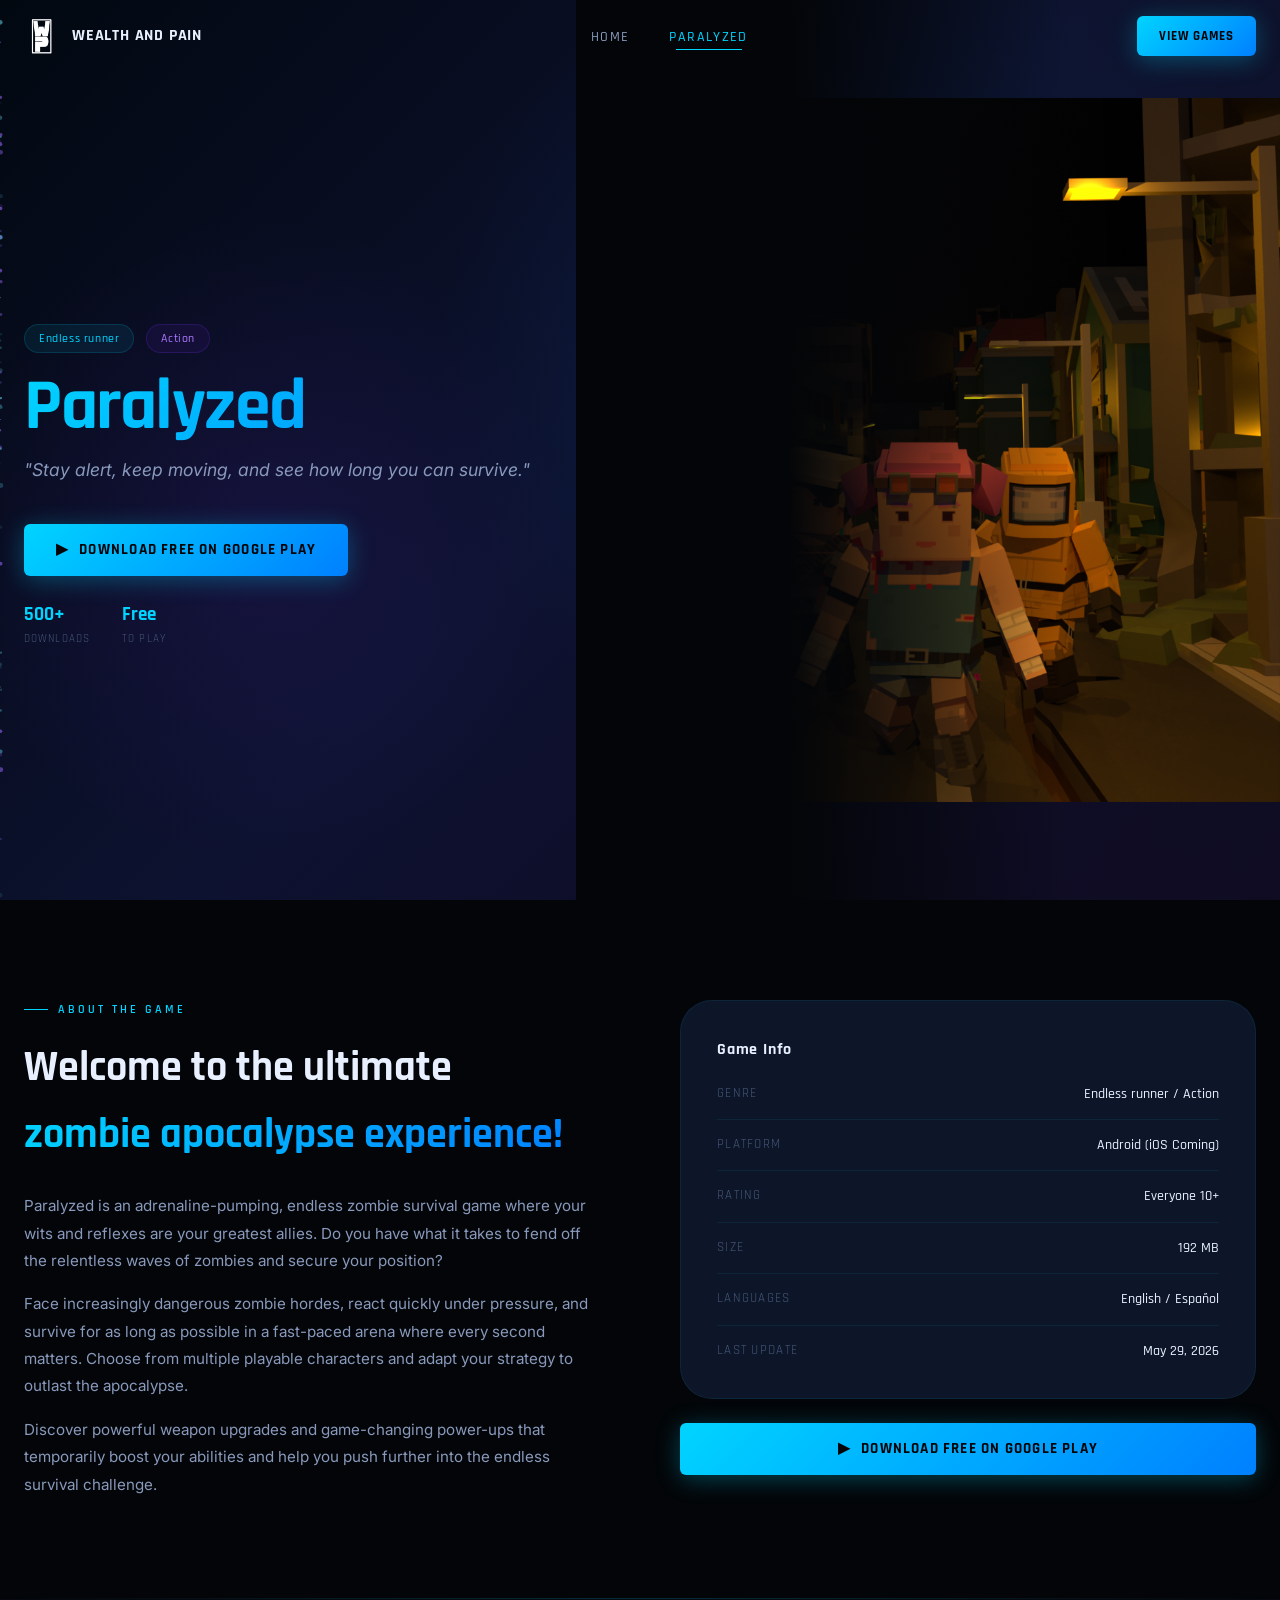
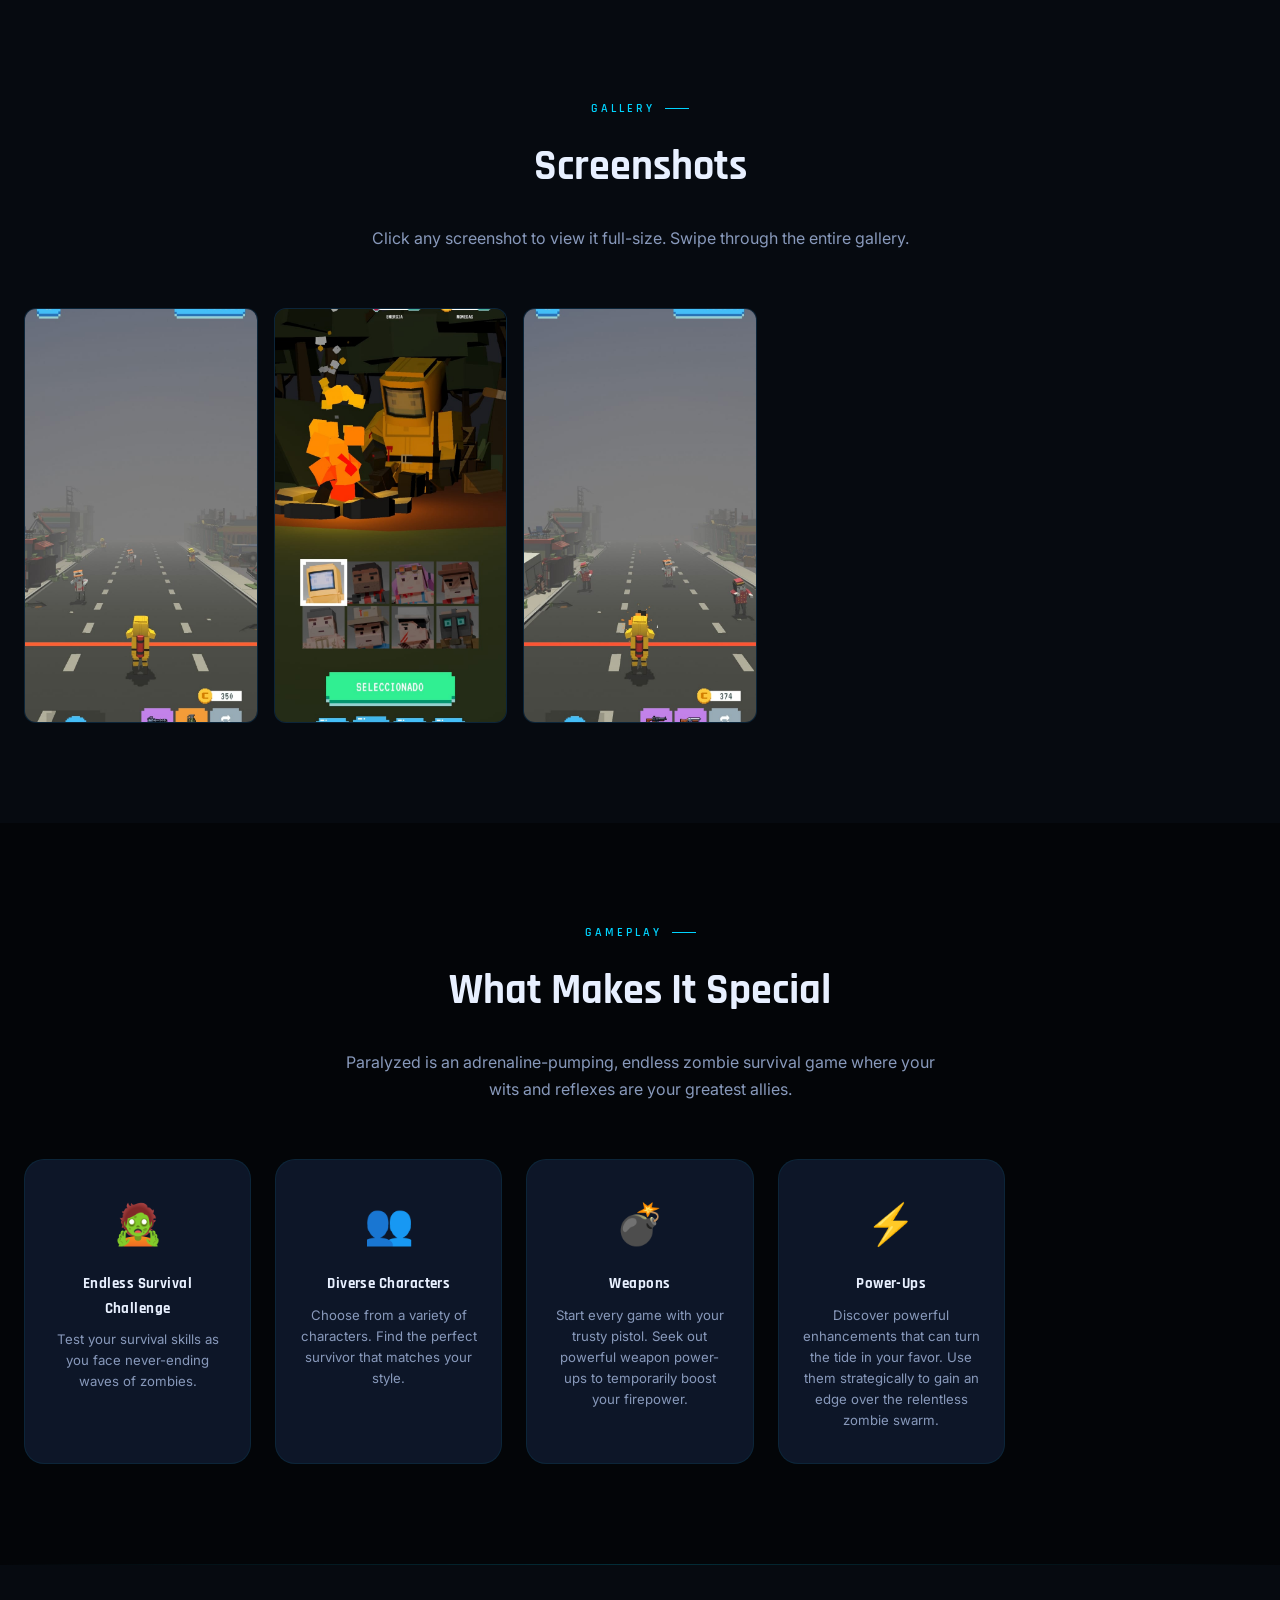
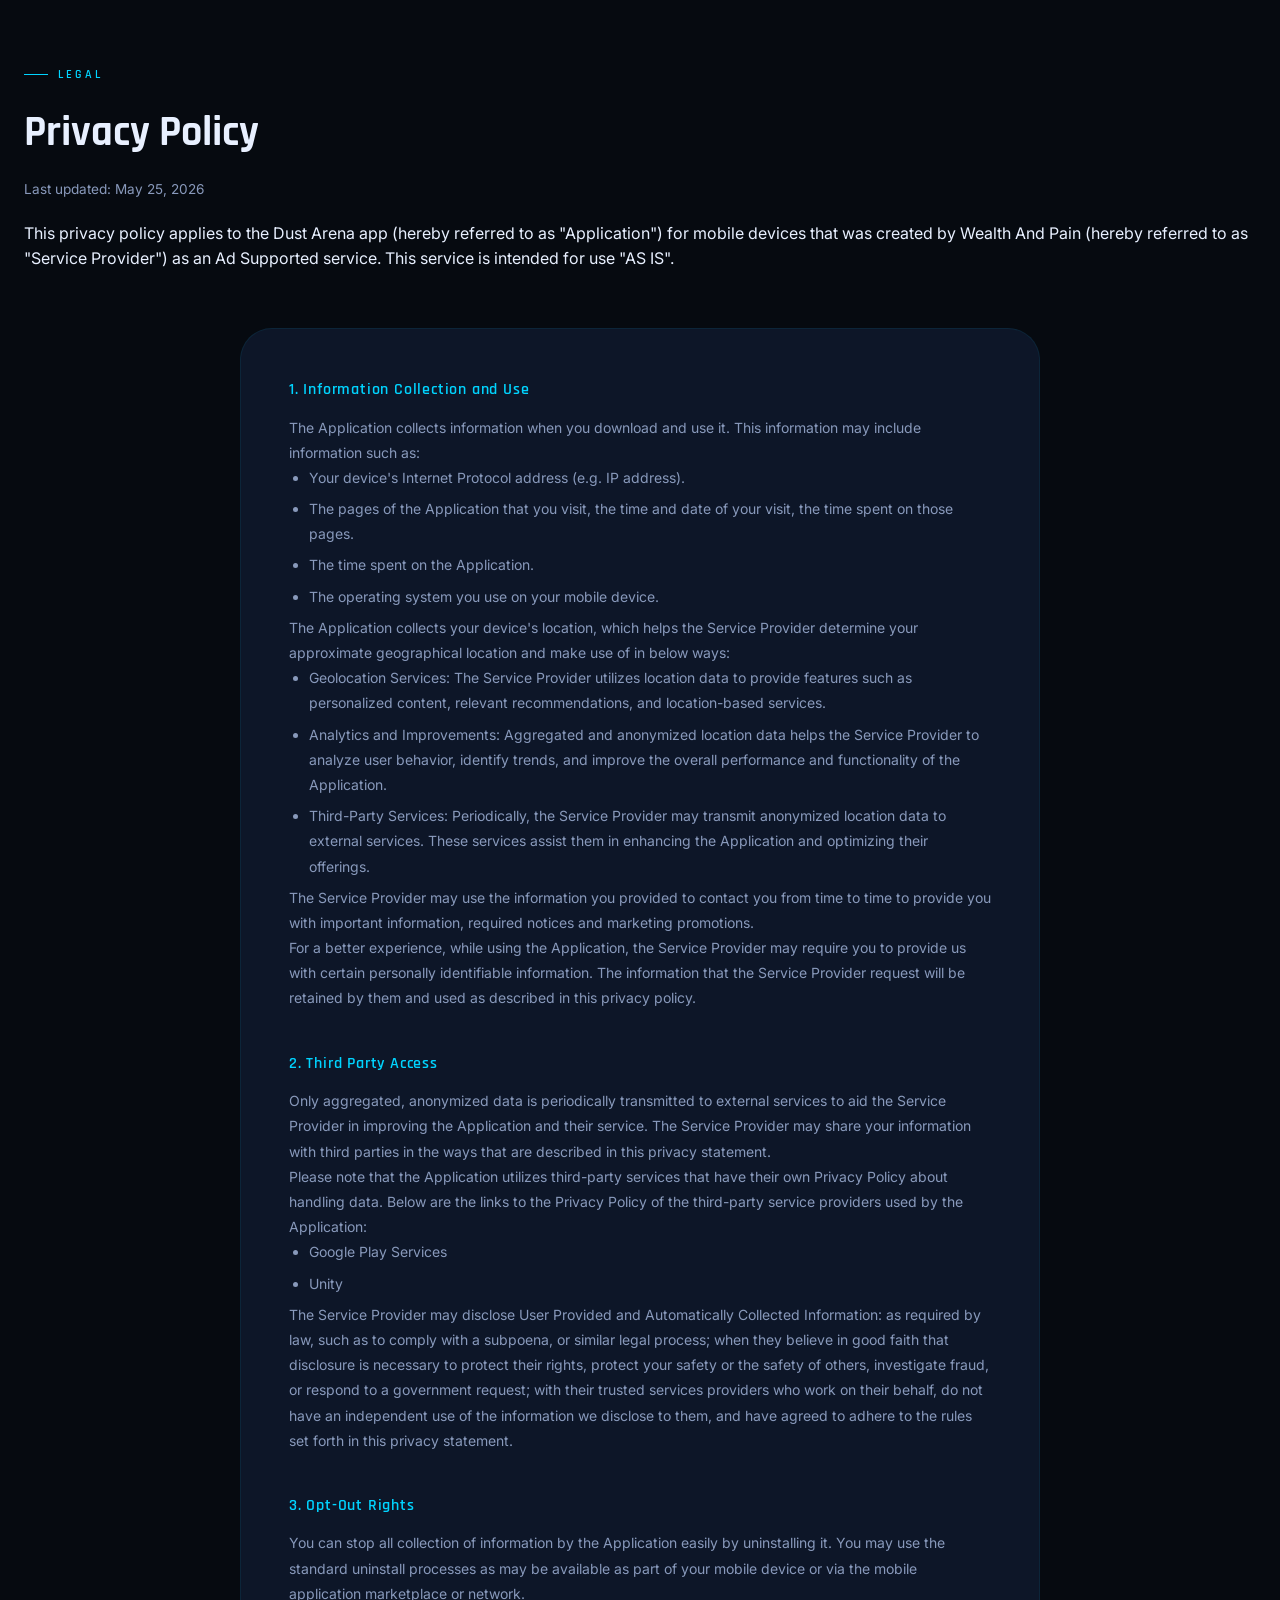
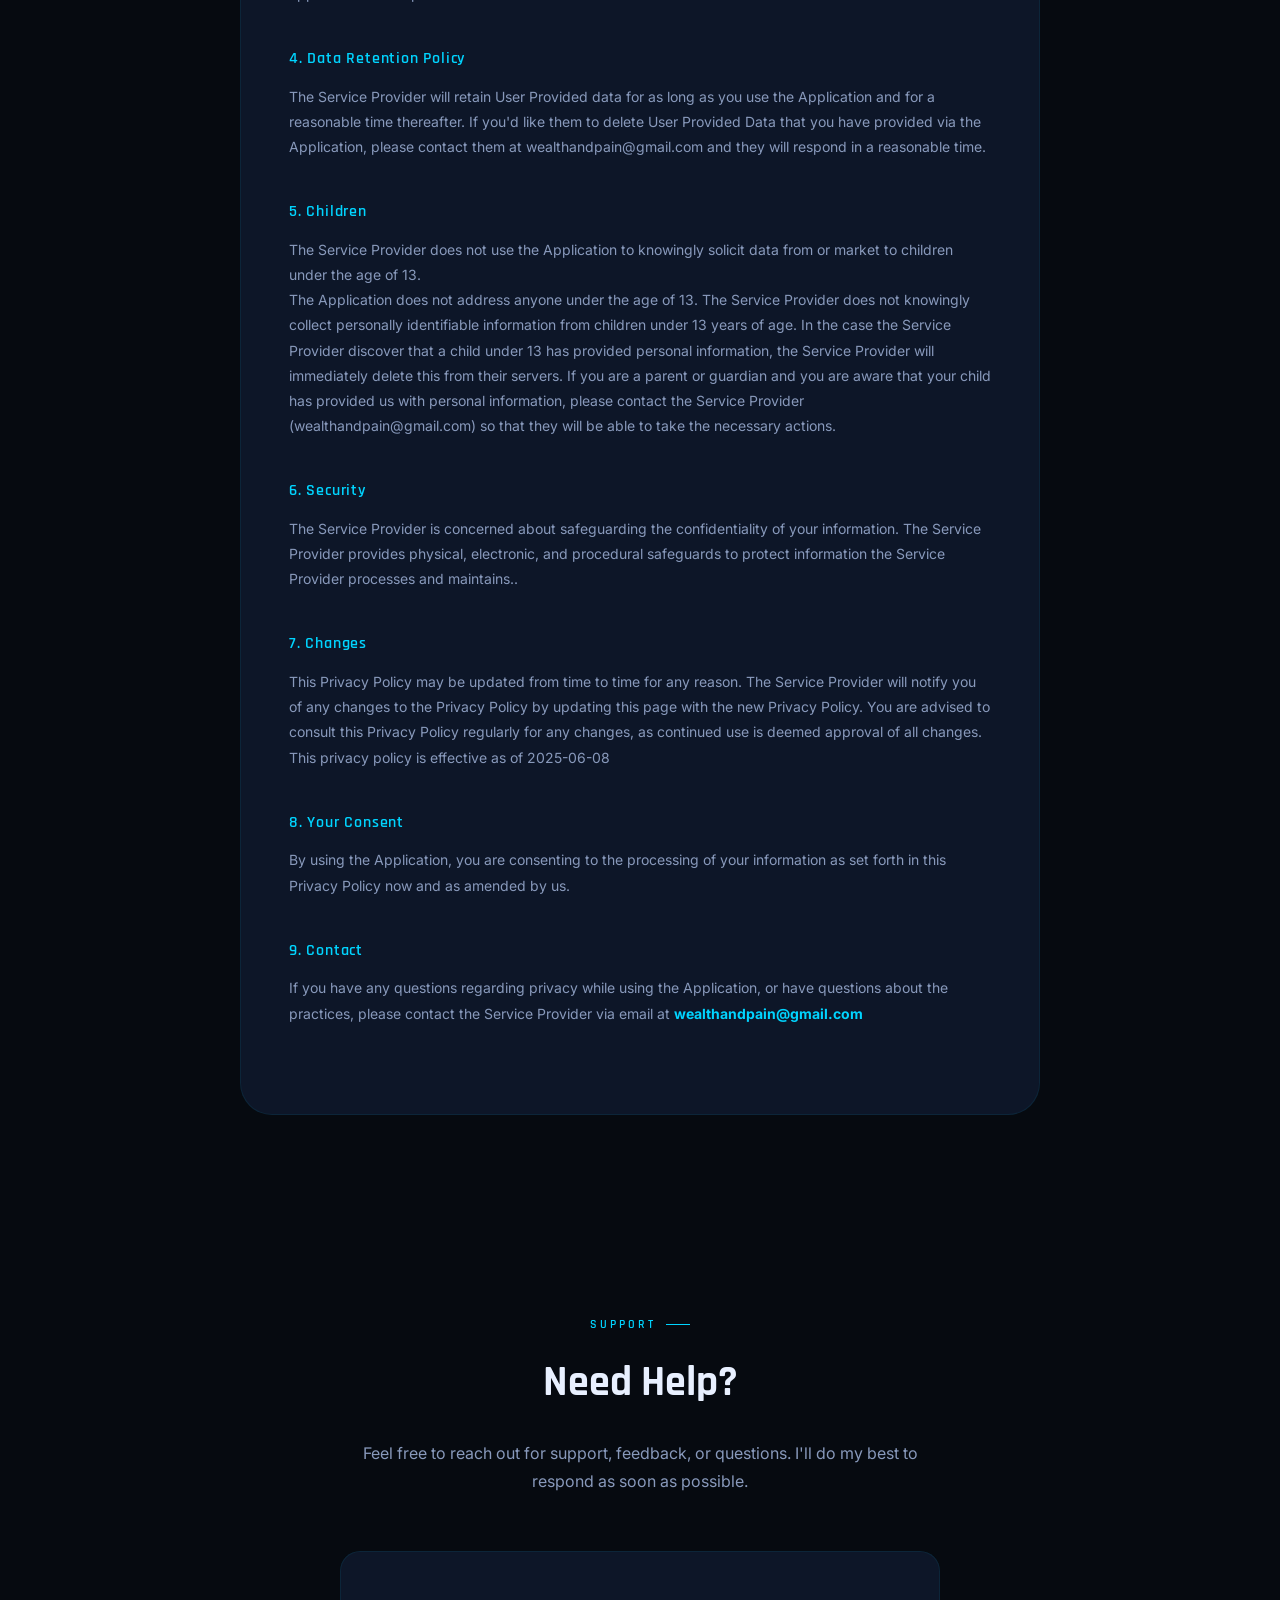
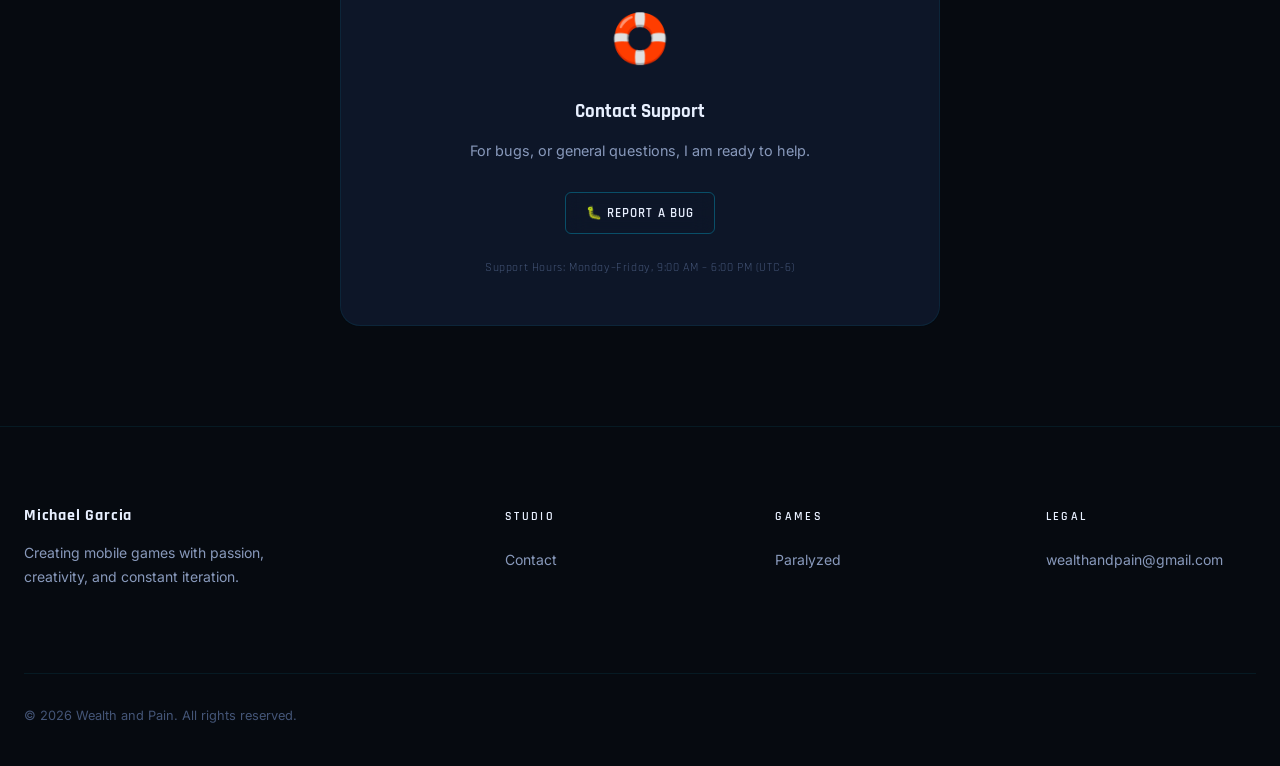
==== paralyzed.html @ cfcf7b03 "Feat: Home and Paralyzed details page" ====
<!DOCTYPE html>
<html lang="en">
  <head>
    <meta charset="UTF-8">
    <meta name="viewport" content="width=device-width, initial-scale=1.0">
    <meta name="description" content="Paralyzed — Paralyzed is an adrenaline-pumping, endless zombie survival game where your wits and reflexes are your greatest allies.">
    <meta property="og:title" content="Paralyzed">
    <meta property="og:description" content="Paralyzed is an adrenaline-pumping, endless zombie survival game where your wits and reflexes are your greatest allies.">
    <title>Paralyzed</title>
    <link rel="stylesheet" href="css/style.css">
    <link rel="icon" type="image/svg+xml" href="data:image/svg+xml,<svg xmlns='http://www.w3.org/2000/svg' viewBox='0 0 32 32'><rect width='32' height='32' rx='8' fill='%2300d4ff'/><text x='16' y='23' font-size='18' text-anchor='middle' font-weight='900' fill='%23030508' font-family='monospace'>N</text></svg>">
  </head>
  <body>

  <!-- ===== NAVBAR ===== -->
  <div id="header"></div>

  <!-- ===== GAME HERO ===== -->
  <section class="game-hero">
    <div class="game-hero-bg"></div>

    <div class="game-hero-visual">
      <div class="game-hero-artwork">
        <img src="assets/img/paralyzed-hero.png" alt="Paralyzed Game Artwork" style="width:100%;height:auto;display:block;">
      </div>
      <div class="game-hero-gradient"></div>
    </div>

    <!-- Particle canvas -->
    <canvas id="hero-canvas" style="position:absolute;inset:0;width:100%;height:100%;z-index:0;pointer-events:none;"></canvas>

    <div class="container" style="position:relative;z-index:1;">
      <div class="game-hero-content">
        <div style="display:flex;align-items:center;gap:12px;margin-bottom:20px;flex-wrap:wrap;">
          <span class="tag">Endless runner</span>
          <span class="tag purple">Action</span>
        </div>
        <div class="game-hero-title text-gradient-cyan fade-up">Paralyzed</div>
        <p class="game-hero-tagline fade-up stagger-1">"Stay alert, keep moving, and see how long you can survive."</p>
        <div class="game-hero-actions fade-up stagger-2">
          <a href="https://play.google.com/store/apps/details?id=com.WealthAndPain.Paralyzed" target="_blank" rel="noopener" class="btn btn-primary">
            <span>▶</span> Download Free on Google Play
          </a>
        </div>
        <div style="margin-top:24px;display:flex;gap:32px;flex-wrap:wrap;" class="fade-up stagger-3">
          <div>
            <div style="font-family:var(--font-display);font-size:1.2rem;font-weight:700;color:var(--accent-cyan);">500+</div>
            <div style="font-family:var(--font-ui);font-size:0.7rem;letter-spacing:0.1em;color:var(--text-muted);text-transform:uppercase;">Downloads</div>
          </div>
          <div>
            <div style="font-family:var(--font-display);font-size:1.2rem;font-weight:700;color:var(--accent-cyan);">Free</div>
            <div style="font-family:var(--font-ui);font-size:0.7rem;letter-spacing:0.1em;color:var(--text-muted);text-transform:uppercase;">To Play</div>
          </div>
        </div>
      </div>
    </div>
  </section>

  <!-- ===== ABOUT THE GAME ===== -->
  <section class="section" id="about-game">
    <div class="container">
      <div class="grid-2" style="align-items:start;gap:80px;">
        <div class="fade-up">
          <div class="section-label">About the Game</div>
          <h2 class="section-title" style="margin-bottom:24px;">Welcome to the ultimate<br><span class="text-gradient-cyan"> zombie apocalypse experience!</span></h2>
            <p style="color:var(--text-secondary);margin-bottom:16px;line-height:1.8;font-size:0.95rem;">
              Paralyzed is an adrenaline-pumping, endless zombie survival game where your wits and reflexes are your greatest allies. Do you have what it takes to fend off the relentless waves of zombies and secure your position?
            </p>

            <p style="color:var(--text-secondary);margin-bottom:16px;line-height:1.8;font-size:0.95rem;">
              Face increasingly dangerous zombie hordes, react quickly under pressure, and survive for as long as possible in a fast-paced arena where every second matters. Choose from multiple playable characters and adapt your strategy to outlast the apocalypse.
            </p>

            <p style="color:var(--text-secondary);line-height:1.8;font-size:0.95rem;">
              Discover powerful weapon upgrades and game-changing power-ups that temporarily boost your abilities and help you push further into the endless survival challenge. 
            </p>
        </div>
        <div class="fade-up stagger-1">
          <div style="background:var(--bg-card);border:1px solid var(--border-dim);border-radius:var(--radius-xl);padding:36px;margin-bottom:24px;">
            <h3 style="font-family:var(--font-display);font-size:1rem;font-weight:700;margin-bottom:20px;letter-spacing:0.05em;">Game Info</h3>
            <div style="display:flex;flex-direction:column;gap:14px;">
              <div style="display:flex;justify-content:space-between;padding-bottom:14px;border-bottom:1px solid var(--border-dim);">
                <span style="font-family:var(--font-ui);font-size:0.8rem;color:var(--text-muted);text-transform:uppercase;letter-spacing:0.1em;">Genre</span>
                <span style="font-family:var(--font-ui);font-size:0.875rem;font-weight:500;">Endless runner / Action</span>
              </div>
              <div style="display:flex;justify-content:space-between;padding-bottom:14px;border-bottom:1px solid var(--border-dim);">
                <span style="font-family:var(--font-ui);font-size:0.8rem;color:var(--text-muted);text-transform:uppercase;letter-spacing:0.1em;">Platform</span>
                <span style="font-family:var(--font-ui);font-size:0.875rem;font-weight:500;">Android (iOS Coming)</span>
              </div>
              <div style="display:flex;justify-content:space-between;padding-bottom:14px;border-bottom:1px solid var(--border-dim);">
                <span style="font-family:var(--font-ui);font-size:0.8rem;color:var(--text-muted);text-transform:uppercase;letter-spacing:0.1em;">Rating</span>
                <span style="font-family:var(--font-ui);font-size:0.875rem;font-weight:500;">Everyone 10+</span>
              </div>
              <div style="display:flex;justify-content:space-between;padding-bottom:14px;border-bottom:1px solid var(--border-dim);">
                <span style="font-family:var(--font-ui);font-size:0.8rem;color:var(--text-muted);text-transform:uppercase;letter-spacing:0.1em;">Size</span>
                <span style="font-family:var(--font-ui);font-size:0.875rem;font-weight:500;">192 MB</span>
              </div>
              <div style="display:flex;justify-content:space-between;padding-bottom:14px;border-bottom:1px solid var(--border-dim);">
                <span style="font-family:var(--font-ui);font-size:0.8rem;color:var(--text-muted);text-transform:uppercase;letter-spacing:0.1em;">Languages</span>
                <span style="font-family:var(--font-ui);font-size:0.875rem;font-weight:500;">English / Español</span>
              </div>
              <div style="display:flex;justify-content:space-between;">
                <span style="font-family:var(--font-ui);font-size:0.8rem;color:var(--text-muted);text-transform:uppercase;letter-spacing:0.1em;">Last Update</span>
                <span style="font-family:var(--font-ui);font-size:0.875rem;font-weight:500;">May 29, 2026</span>
              </div>
            </div>
          </div>
          <a href="https://play.google.com/store/apps/details?id=com.WealthAndPain.Paralyzed" target="_blank" rel="noopener" class="btn btn-primary" style="width:100%;justify-content:center;">
            <span>▶</span> Download Free on Google Play
          </a>
        </div>
      </div>
    </div>
  </section>

  <div class="divider"></div>

  <!-- ===== SCREENSHOTS ===== -->
  <section class="screenshots-section section" id="screenshots">
    <div class="container">
      <div class="section-header centered fade-up">
        <div class="section-label">Gallery</div>
        <h2 class="section-title">Screenshots</h2>
        <p class="section-subtitle">Click any screenshot to view it full-size. Swipe through the entire gallery.</p>
      </div>
      <div class="screenshots-grid fade-up stagger-1">
        <div class="screenshot-item">
          <img src="assets/img/paralyzed-screenshot-2.jpeg" alt="Paralyzed Screenshot 1" class="screenshot-image">
        </div>
        <div class="screenshot-item">
          <img src="assets/img/paralyzed-screenshot-3.jpeg" alt="Paralyzed Screenshot 2" class="screenshot-image">
        </div>
        <div class="screenshot-item">
          <img src="assets/img/paralyzed-screenshot-1.jpeg" alt="Paralyzed Screenshot 3" class="screenshot-image">
        </div>
      </div>
    </div>
  </section>

  <!-- ===== FEATURES ===== -->
  <section class="section" id="features">
    <div class="container">
      <div class="section-header centered fade-up">
        <div class="section-label">Gameplay</div>
        <h2 class="section-title">What Makes It Special</h2>
        <p class="section-subtitle">Paralyzed is an adrenaline-pumping, endless zombie survival game where your wits and reflexes are your greatest allies.</p>
      </div>
      <div class="features-grid">
        <div class="feature-card fade-up">
          <div class="feature-icon">🧟</div>
          <div class="feature-title">Endless Survival Challenge</div>
          <div class="feature-desc">Test your survival skills as you face never-ending waves of zombies.</div>
        </div>
        <div class="feature-card fade-up stagger-1">
          <div class="feature-icon">👥</div>
          <div class="feature-title">Diverse Characters</div>
          <div class="feature-desc">Choose from a variety of characters. Find the perfect survivor that matches your style.</div>
        </div>
        <div class="feature-card fade-up stagger-2">
          <div class="feature-icon">💣</div>
          <div class="feature-title">Weapons</div>
          <div class="feature-desc">Start every game with your trusty pistol. Seek out powerful weapon power-ups to temporarily boost your firepower.</div>
        </div>
        <div class="feature-card fade-up stagger-3">
          <div class="feature-icon">⚡</div>
          <div class="feature-title">Power-Ups</div>
          <div class="feature-desc">Discover powerful enhancements that can turn the tide in your favor. Use them strategically to gain an edge over the relentless zombie swarm.</div>
        </div>
      </div>
    </div>
  </section>

  <div class="divider"></div>

  <!-- ===== PRIVACY POLICY ===== -->
  <section class="section" id="privacy" style="background:var(--bg-deep);">
    <div class="container">
      <div class="section-header fade-up">
        <div class="section-label">Legal</div>
        <h2 class="section-title">Privacy Policy</h2>
        <p style="color:var(--text-secondary);font-size:0.85rem;margin-top:8px; padding-bottom: 20px;">Last updated: May 25, 2026</p>
        <p>This privacy policy applies to the Dust Arena app (hereby referred to as "Application") for mobile devices that was created by Wealth And Pain (hereby referred to as "Service Provider") as an Ad Supported service. This service is intended for use "AS IS".</p>
      </div>

      <div class="privacy-content fade-up stagger-1">
        <div style="background:var(--bg-card);border:1px solid var(--border-dim);border-radius:var(--radius-xl);padding:48px;">

          <div class="privacy-section">
            <h3>1. Information Collection and Use</h3>
            <p>The Application collects information when you download and use it. This information may include information such as:</p>
            <ul>
              <li>Your device's Internet Protocol address (e.g. IP address).</li>
              <li>The pages of the Application that you visit, the time and date of your visit, the time spent on those pages.</li>
              <li>The time spent on the Application.</li>
              <li>The operating system you use on your mobile device.</li>
            </ul>
            <p>The Application collects your device's location, which helps the Service Provider determine your approximate geographical location and make use of in below ways:</p>
            <ul>
              <li>Geolocation Services: The Service Provider utilizes location data to provide features such as personalized content, relevant recommendations, and location-based services.</li>
              <li>Analytics and Improvements: Aggregated and anonymized location data helps the Service Provider to analyze user behavior, identify trends, and improve the overall performance and functionality of the Application.</li>
              <li>Third-Party Services: Periodically, the Service Provider may transmit anonymized location data to external services. These services assist them in enhancing the Application and optimizing their offerings.</li>
            </ul>
            <p>The Service Provider may use the information you provided to contact you from time to time to provide you with important information, required notices and marketing promotions.</p>
            <p>For a better experience, while using the Application, the Service Provider may require you to provide us with certain personally identifiable information. The information that the Service Provider request will be retained by them and used as described in this privacy policy.</p>
          </div>

          <div class="privacy-section">
            <h3>2. Third Party Access</h3>
            <p>Only aggregated, anonymized data is periodically transmitted to external services to aid the Service Provider in improving the Application and their service. The Service Provider may share your information with third parties in the ways that are described in this privacy statement. </p>
            <p>Please note that the Application utilizes third-party services that have their own Privacy Policy about handling data. Below are the links to the Privacy Policy of the third-party service providers used by the Application:</p>
            <ul>
              <li>          
                <a href="https://policies.google.com/privacy" target="_blank" rel="noopener">
                  Google Play Services
                </a>
              </li>
              <li>
                <a href="https://unity.com/es/legal/game-player-and-app-user-privacy-policy" target="_blank" rel="noopener">
                  Unity
                </a>
              </li>
            </ul>
            <p>The Service Provider may disclose User Provided and Automatically Collected Information: as required by law, such as to comply with a subpoena, or similar legal process; when they believe in good faith that disclosure is necessary to protect their rights, protect your safety or the safety of others, investigate fraud, or respond to a government request; with their trusted services providers who work on their behalf, do not have an independent use of the information we disclose to them, and have agreed to adhere to the rules set forth in this privacy statement.</p>
          </div>

          <div class="privacy-section">
            <h3>3. Opt-Out Rights</h3>
            <p>You can stop all collection of information by the Application easily by uninstalling it. You may use the standard uninstall processes as may be available as part of your mobile device or via the mobile application marketplace or network.</p>
          </div>

          <div class="privacy-section">
            <h3>4. Data Retention Policy</h3>
            <p>The Service Provider will retain User Provided data for as long as you use the Application and for a reasonable time thereafter. If you'd like them to delete User Provided Data that you have provided via the Application, please contact them at wealthandpain@gmail.com and they will respond in a reasonable time.</p>
          </div>

          <div class="privacy-section">
            <h3>5. Children</h3>
            <p>The Service Provider does not use the Application to knowingly solicit data from or market to children under the age of 13.</p>
            <p>The Application does not address anyone under the age of 13. The Service Provider does not knowingly collect personally identifiable information from children under 13 years of age. In the case the Service Provider discover that a child under 13 has provided personal information, the Service Provider will immediately delete this from their servers. If you are a parent or guardian and you are aware that your child has provided us with personal information, please contact the Service Provider (wealthandpain@gmail.com) so that they will be able to take the necessary actions.</p>
          </div>

          <div class="privacy-section">
            <h3>6. Security</h3>
            <p>The Service Provider is concerned about safeguarding the confidentiality of your information. The Service Provider provides physical, electronic, and procedural safeguards to protect information the Service Provider processes and maintains..</p>
          </div>

          <div class="privacy-section">
            <h3>7. Changes</h3>
            <p>This Privacy Policy may be updated from time to time for any reason. The Service Provider will notify you of any changes to the Privacy Policy by updating this page with the new Privacy Policy. You are advised to consult this Privacy Policy regularly for any changes, as continued use is deemed approval of all changes.</p>
            <p>This privacy policy is effective as of 2025-06-08</p>
          </div>

          <div class="privacy-section">
            <h3>8. Your Consent</h3>
            <p>By using the Application, you are consenting to the processing of your information as set forth in this Privacy Policy now and as amended by us.</p>
          </div>

          <div class="privacy-section">
            <h3>9. Contact</h3>
            <p>If you have any questions regarding privacy while using the Application, or have questions about the practices, please contact the Service Provider via email at <strong style="color:var(--accent-cyan);"><a href="mailto:wealthandpain@gmail.com">wealthandpain@gmail.com</a></strong></p>
          </div>
        </div>
      </div>
    </div>
  </section>

  <!-- ===== SUPPORT ===== -->
  <section class="section" id="support" style="background:var(--bg-deep);">
    <div class="container">
      <div class="section-header centered fade-up">
        <div class="section-label">Support</div>
        <h2 class="section-title">Need Help?</h2>
        <p class="section-subtitle">Feel free to reach out for support, feedback, or questions. I'll do my best to respond as soon as possible.</p>
      </div>

      <div class="glass-card support-card fade-up stagger-1" style="border:1px solid var(--border-dim);background:var(--bg-card);">
        <div style="font-size:3rem;margin-bottom:20px;">🛟</div>
        <h3 style="font-family:var(--font-display);font-size:1.2rem;font-weight:700;margin-bottom:12px;">Contact Support</h3>
        <p style="color:var(--text-secondary);font-size:0.9rem;margin-bottom:28px;line-height:1.7;">
          For bugs, or general questions, I am ready to help.
        </p>
        <div style="display:flex;gap:12px;justify-content:center;flex-wrap:wrap;">
          <a href="mailto:wealthandpain@gmail.com?subject=Bug Report - Paralyzed" class="btn btn-secondary" style="font-size:0.8rem;padding:10px 20px;">
            🐛 Report a Bug
          </a>
        </div>
        <p style="font-family:var(--font-ui);font-size:0.75rem;color:var(--text-muted);margin-top:24px;letter-spacing:0.05em;">
          Support Hours: Monday–Friday, 9:00 AM – 6:00 PM (UTC-6)
        </p>
      </div>
    </div>
  </section>

  <!-- ===== FOOTER ===== -->
  <div id="footer"></div>

  <script src="js/component-loader.js"></script>
  <script src="js/main.js"></script>
  </body>
</html>
---- css/style.css ----
/* ===========================
   NEXUS FORGE STUDIOS — STYLE
   =========================== */

@import url('https://fonts.googleapis.com/css2?family=Orbitron:wght@400;500;600;700;800;900&family=Rajdhani:wght@300;400;500;600;700&family=Inter:wght@300;400;500;600&display=swap');

/* ── Variables ── */
:root {
  --bg-void:       #030508;
  --bg-deep:       #060a10;
  --bg-surface:    #0b1220;
  --bg-card:       #0d1628;
  --bg-glass:      rgba(13, 22, 40, 0.6);

  --accent-cyan:   #00d4ff;
  --accent-blue:   #0080ff;
  --accent-purple: #7b2fff;
  --accent-ember:  #ff6b00;
  --accent-green:  #00ff88;

  --text-primary:  #e8f0ff;
  --text-secondary:#8899bb;
  --text-muted:    #445577;

  --border-dim:    rgba(0, 212, 255, 0.08);
  --border-glow:   rgba(0, 212, 255, 0.3);

  --glow-cyan:     0 0 20px rgba(0, 212, 255, 0.4), 0 0 60px rgba(0, 212, 255, 0.15);
  --glow-purple:   0 0 20px rgba(123, 47, 255, 0.4), 0 0 60px rgba(123, 47, 255, 0.15);
  --glow-ember:    0 0 20px rgba(255, 107, 0, 0.4), 0 0 60px rgba(255, 107, 0, 0.15);

  --font-display:  'Rajdhani', sans-serif;
  --font-ui:       'Rajdhani', sans-serif;
  --font-body:     'Inter', sans-serif;

  --radius-sm:     6px;
  --radius-md:     12px;
  --radius-lg:     20px;
  --radius-xl:     32px;

  --transition:    all 0.3s cubic-bezier(0.4, 0, 0.2, 1);
  --transition-slow: all 0.6s cubic-bezier(0.4, 0, 0.2, 1);
}

/* ── Reset ── */
*, *::before, *::after { box-sizing: border-box; margin: 0; padding: 0; }
html { scroll-behavior: smooth; font-size: 16px; }
body {
  background: var(--bg-void);
  color: var(--text-primary);
  font-family: var(--font-body);
  line-height: 1.6;
  overflow-x: hidden;
  -webkit-font-smoothing: antialiased;
}
img { max-width: 100%; display: block; }
a { color: inherit; text-decoration: none; }
button { cursor: pointer; border: none; background: none; font-family: inherit; }
ul { list-style: none; }

/* ── Scrollbar ── */
::-webkit-scrollbar { width: 4px; }
::-webkit-scrollbar-track { background: var(--bg-void); }
::-webkit-scrollbar-thumb { background: var(--accent-cyan); border-radius: 2px; }

/* ── Selection ── */
::selection { background: rgba(0, 212, 255, 0.2); color: var(--accent-cyan); }

/* ===========================
   LAYOUT UTILITIES
   =========================== */
.container {
  width: 100%;
  max-width: 1280px;
  margin: 0 auto;
  padding: 0 24px;
}

.section {
  padding: 100px 0;
  position: relative;
}

.section--sm { padding: 60px 0; }

.grid-2 { display: grid; grid-template-columns: 1fr 1fr; gap: 40px; }
.grid-3 { display: grid; grid-template-columns: repeat(3, 1fr); gap: 32px; }
.grid-4 { display: grid; grid-template-columns: repeat(4, 1fr); gap: 24px; }

.flex-center { display: flex; align-items: center; justify-content: center; }
.flex-between { display: flex; align-items: center; justify-content: space-between; }

/* ===========================
   TYPOGRAPHY
   =========================== */
.display-xl {
  font-family: var(--font-display);
  font-size: clamp(2.5rem, 7vw, 5.5rem);
  font-weight: 800;
  line-height: 1.0;
  letter-spacing: -0.02em;
}

.display-lg {
  font-family: var(--font-display);
  font-size: clamp(1.8rem, 4vw, 3.2rem);
  font-weight: 700;
  line-height: 1.1;
  letter-spacing: -0.01em;
}

.display-md {
  font-family: var(--font-display);
  font-size: clamp(1.2rem, 2.5vw, 1.8rem);
  font-weight: 600;
  letter-spacing: 0.02em;
}

.section-title {
  font-family: var(--font-display);
  font-size: clamp(1.6rem, 3.5vw, 2.6rem);
  font-weight: 700;
  margin-bottom: 12px;
}

.section-label {
  font-family: var(--font-ui);
  font-size: 0.75rem;
  font-weight: 600;
  letter-spacing: 0.25em;
  text-transform: uppercase;
  color: var(--accent-cyan);
  margin-bottom: 16px;
  display: flex;
  align-items: center;
  gap: 10px;
}

.section-label::before {
  content: '';
  width: 24px;
  height: 1px;
  background: var(--accent-cyan);
  display: inline-block;
}

.text-gradient-cyan {
  background: linear-gradient(135deg, var(--accent-cyan), var(--accent-blue));
  -webkit-background-clip: text;
  -webkit-text-fill-color: transparent;
  background-clip: text;
}

.text-gradient-purple {
  background: linear-gradient(135deg, var(--accent-purple), var(--accent-cyan));
  -webkit-background-clip: text;
  -webkit-text-fill-color: transparent;
  background-clip: text;
}

.text-gradient-ember {
  background: linear-gradient(135deg, var(--accent-ember), #ffaa00);
  -webkit-background-clip: text;
  -webkit-text-fill-color: transparent;
  background-clip: text;
}

/* ===========================
   BUTTONS
   =========================== */
.btn {
  display: inline-flex;
  align-items: center;
  gap: 10px;
  padding: 14px 32px;
  border-radius: var(--radius-sm);
  font-family: var(--font-ui);
  font-size: 0.95rem;
  font-weight: 600;
  letter-spacing: 0.08em;
  text-transform: uppercase;
  transition: var(--transition);
  position: relative;
  overflow: hidden;
}

.btn::before {
  content: '';
  position: absolute;
  inset: 0;
  background: rgba(255,255,255,0.05);
  opacity: 0;
  transition: opacity 0.3s;
}

.btn:hover::before { opacity: 1; }

.btn-primary {
  background: linear-gradient(135deg, var(--accent-cyan), var(--accent-blue));
  color: var(--bg-void);
  font-weight: 700;
  box-shadow: 0 4px 24px rgba(0, 212, 255, 0.3);
}

.btn-primary:hover {
  transform: translateY(-2px);
  box-shadow: 0 8px 40px rgba(0, 212, 255, 0.5);
}

.btn-secondary {
  background: transparent;
  color: var(--text-primary);
  border: 1px solid var(--border-glow);
  backdrop-filter: blur(10px);
}

.btn-secondary:hover {
  border-color: var(--accent-cyan);
  color: var(--accent-cyan);
  box-shadow: var(--glow-cyan);
  transform: translateY(-2px);
}

.btn-ghost {
  background: transparent;
  color: var(--accent-cyan);
  padding: 10px 20px;
  font-size: 0.85rem;
}

.btn-ghost:hover {
  background: rgba(0, 212, 255, 0.08);
}

.btn-ember {
  background: linear-gradient(135deg, var(--accent-ember), #ffaa00);
  color: var(--bg-void);
  font-weight: 700;
  box-shadow: 0 4px 24px rgba(255, 107, 0, 0.3);
}

.btn-ember:hover {
  transform: translateY(-2px);
  box-shadow: 0 8px 40px rgba(255, 107, 0, 0.5);
}

.btn-icon {
  width: 20px;
  height: 20px;
  flex-shrink: 0;
}

/* ===========================
   NAVIGATION
   =========================== */
#navbar {
  position: fixed;
  top: 0;
  left: 0;
  right: 0;
  z-index: 1000;
  padding: 0;
  transition: var(--transition);
}

#navbar.scrolled {
  background: rgba(3, 5, 8, 0.85);
  backdrop-filter: blur(20px);
  -webkit-backdrop-filter: blur(20px);
  border-bottom: 1px solid var(--border-dim);
}

.nav-inner {
  display: flex;
  align-items: center;
  justify-content: space-between;
  height: 72px;
}

.nav-logo {
  display: flex;
  align-items: center;
  gap: 12px;
}

.nav-logo-mark {
  width: 36px;
  height: 36px;
  display: flex;
  align-items: center;
  justify-content: center;
}

.nav-logo-text {
  font-family: var(--font-display);
  font-size: 1rem;
  font-weight: 700;
  letter-spacing: 0.05em;
  line-height: 1.1;
}

.nav-logo-sub {
  font-family: var(--font-ui);
  font-size: 0.6rem;
  letter-spacing: 0.2em;
  text-transform: uppercase;
  color: var(--accent-cyan);
  font-weight: 500;
}

.nav-links {
  display: flex;
  align-items: center;
  gap: 8px;
}

.nav-links a {
  font-family: var(--font-ui);
  font-size: 0.85rem;
  font-weight: 500;
  letter-spacing: 0.1em;
  text-transform: uppercase;
  color: var(--text-secondary);
  padding: 8px 16px;
  border-radius: var(--radius-sm);
  transition: var(--transition);
  position: relative;
}

.nav-links a::after {
  content: '';
  position: absolute;
  bottom: 4px;
  left: 50%;
  transform: translateX(-50%);
  width: 0;
  height: 1px;
  background: var(--accent-cyan);
  transition: width 0.3s ease;
}

.nav-links a:hover, .nav-links a.active {
  color: var(--accent-cyan);
}

.nav-links a:hover::after, .nav-links a.active::after {
  width: 60%;
}

.nav-cta {
  display: flex;
  align-items: center;
  gap: 12px;
}

/* Mobile nav */
.nav-toggle {
  display: none;
  flex-direction: column;
  gap: 5px;
  padding: 8px;
  cursor: pointer;
}

.nav-toggle span {
  width: 22px;
  height: 2px;
  background: var(--text-primary);
  border-radius: 1px;
  transition: var(--transition);
  display: block;
}

.nav-toggle.active span:nth-child(1) { transform: translateY(7px) rotate(45deg); }
.nav-toggle.active span:nth-child(2) { opacity: 0; }
.nav-toggle.active span:nth-child(3) { transform: translateY(-7px) rotate(-45deg); }

.mobile-menu {
  display: none;
  position: fixed;
  top: 72px;
  left: 0;
  right: 0;
  bottom: 0;
  background: rgba(3, 5, 8, 0.97);
  backdrop-filter: blur(20px);
  z-index: 999;
  flex-direction: column;
  align-items: center;
  justify-content: center;
  gap: 8px;
}

.mobile-menu.open { display: flex; }

.mobile-menu a {
  font-family: var(--font-display);
  font-size: 1.4rem;
  font-weight: 600;
  color: var(--text-secondary);
  padding: 16px 40px;
  letter-spacing: 0.08em;
  text-transform: uppercase;
  transition: var(--transition);
  border-radius: var(--radius-sm);
  width: 100%;
  max-width: 300px;
  text-align: center;
}

.mobile-menu a:hover { color: var(--accent-cyan); background: rgba(0,212,255,0.05); }

/* ===========================
   HERO SECTION
   =========================== */
.hero {
  position: relative;
  min-height: 100vh;
  display: flex;
  align-items: center;
  overflow: hidden;
  padding-top: 72px;
}

.hero-bg {
  position: absolute;
  inset: 0;
  background:
    radial-gradient(ellipse 80% 60% at 60% 50%, rgba(0, 128, 255, 0.08) 0%, transparent 60%),
    radial-gradient(ellipse 50% 80% at 20% 60%, rgba(123, 47, 255, 0.06) 0%, transparent 60%),
    radial-gradient(ellipse 60% 40% at 80% 20%, rgba(0, 212, 255, 0.05) 0%, transparent 50%),
    var(--bg-void);
  z-index: 0;
}

.hero-grid-overlay {
  position: absolute;
  inset: 0;
  background-image:
    linear-gradient(rgba(0,212,255,0.03) 1px, transparent 1px),
    linear-gradient(90deg, rgba(0,212,255,0.03) 1px, transparent 1px);
  background-size: 60px 60px;
  z-index: 0;
  mask-image: radial-gradient(ellipse at center, black 20%, transparent 80%);
}

.hero-particles {
  position: absolute;
  inset: 0;
  z-index: 0;
  pointer-events: none;
}

.hero-content {
  position: relative;
  z-index: 1;
  max-width: 780px;
}

.hero-badge {
  display: inline-flex;
  align-items: center;
  gap: 8px;
  background: rgba(0, 212, 255, 0.08);
  border: 1px solid rgba(0, 212, 255, 0.2);
  border-radius: 100px;
  padding: 6px 16px 6px 8px;
  margin-bottom: 32px;
  font-family: var(--font-ui);
  font-size: 0.8rem;
  font-weight: 500;
  letter-spacing: 0.1em;
  text-transform: uppercase;
  color: var(--accent-cyan);
}

.hero-badge-dot {
  width: 6px;
  height: 6px;
  border-radius: 50%;
  background: var(--accent-cyan);
  animation: pulse 2s infinite;
}

@keyframes pulse {
  0%, 100% { opacity: 1; transform: scale(1); }
  50% { opacity: 0.5; transform: scale(1.3); }
}

.hero h1 {
  margin-bottom: 24px;
  line-height: 0.95;
}

.hero-subtitle {
  font-size: 1.15rem;
  color: var(--text-secondary);
  max-width: 520px;
  margin-bottom: 48px;
  line-height: 1.7;
  font-weight: 300;
}

.hero-actions {
  display: flex;
  align-items: center;
  gap: 16px;
  flex-wrap: wrap;
}

.hero-scroll {
  position: absolute;
  bottom: 48px;
  left: 50%;
  transform: translateX(-50%);
  display: flex;
  flex-direction: column;
  align-items: center;
  gap: 8px;
  z-index: 1;
}

.hero-scroll span {
  font-family: var(--font-ui);
  font-size: 0.65rem;
  letter-spacing: 0.25em;
  text-transform: uppercase;
  color: var(--text-muted);
}

.scroll-indicator {
  width: 24px;
  height: 40px;
  border: 1px solid var(--border-glow);
  border-radius: 12px;
  display: flex;
  justify-content: center;
  padding-top: 6px;
}

.scroll-indicator::before {
  content: '';
  width: 3px;
  height: 8px;
  background: var(--accent-cyan);
  border-radius: 2px;
  animation: scroll-bounce 2s infinite;
}

@keyframes scroll-bounce {
  0%, 100% { transform: translateY(0); opacity: 1; }
  50% { transform: translateY(10px); opacity: 0.3; }
}

/* Hero visual element */
.hero-visual {
  position: absolute;
  right: -100px;
  top: 50%;
  transform: translateY(-50%);
  width: 600px;
  height: 600px;
  z-index: 0;
  pointer-events: none;
}

.hero-orb {
  position: absolute;
  border-radius: 50%;
  filter: blur(1px);
}

.hero-orb-1 {
  width: 400px;
  height: 400px;
  top: 50%;
  left: 50%;
  transform: translate(-50%, -50%);
  background: radial-gradient(circle, rgba(0,128,255,0.15) 0%, rgba(123,47,255,0.08) 50%, transparent 70%);
  animation: orb-float 8s ease-in-out infinite;
}

.hero-orb-2 {
  width: 250px;
  height: 250px;
  top: 10%;
  right: 10%;
  background: radial-gradient(circle, rgba(0,212,255,0.1) 0%, transparent 70%);
  animation: orb-float 6s ease-in-out infinite reverse;
}

.hero-orb-3 {
  width: 180px;
  height: 180px;
  bottom: 15%;
  left: 20%;
  background: radial-gradient(circle, rgba(123,47,255,0.12) 0%, transparent 70%);
  animation: orb-float 10s ease-in-out infinite;
}

@keyframes orb-float {
  0%, 100% { transform: translate(-50%, -50%) scale(1); }
  33% { transform: translate(-50%, -55%) scale(1.05); }
  66% { transform: translate(-45%, -50%) scale(0.95); }
}

/* ===========================
   STATS SECTION
   =========================== */
.stats-section {
  border-top: 1px solid var(--border-dim);
  border-bottom: 1px solid var(--border-dim);
  background: var(--bg-deep);
}

.stats-grid {
  display: grid;
  grid-template-columns: repeat(4, 1fr);
  gap: 0;
}

.stat-item {
  padding: 48px 32px;
  text-align: center;
  border-right: 1px solid var(--border-dim);
  position: relative;
  overflow: hidden;
  transition: var(--transition);
}

.stat-item:last-child { border-right: none; }

.stat-item::before {
  content: '';
  position: absolute;
  bottom: 0;
  left: 50%;
  transform: translateX(-50%);
  width: 0;
  height: 2px;
  background: linear-gradient(90deg, var(--accent-cyan), var(--accent-blue));
  transition: width 0.4s ease;
}

.stat-item:hover::before { width: 100%; }

.stat-number {
  font-family: var(--font-display);
  font-size: clamp(2rem, 4vw, 3rem);
  font-weight: 800;
  background: linear-gradient(135deg, #fff, var(--accent-cyan));
  -webkit-background-clip: text;
  -webkit-text-fill-color: transparent;
  background-clip: text;
  line-height: 1;
  margin-bottom: 8px;
}

.stat-label {
  font-family: var(--font-ui);
  font-size: 0.8rem;
  letter-spacing: 0.15em;
  text-transform: uppercase;
  color: var(--text-muted);
  font-weight: 500;
}

/* ===========================
   CARDS & GLASS
   =========================== */
.glass-card {
  background: var(--bg-glass);
  border: 1px solid var(--border-dim);
  border-radius: var(--radius-lg);
  backdrop-filter: blur(20px);
  -webkit-backdrop-filter: blur(20px);
  transition: var(--transition);
  overflow: hidden;
}

.glass-card:hover {
  border-color: rgba(0, 212, 255, 0.2);
  transform: translateY(-4px);
  box-shadow: 0 20px 60px rgba(0, 0, 0, 0.4), 0 0 0 1px rgba(0, 212, 255, 0.1);
}

/* Game card */
.game-card {
  background: var(--bg-card);
  border: 1px solid var(--border-dim);
  border-radius: var(--radius-lg);
  overflow: hidden;
  transition: var(--transition);
  position: relative;
}

.game-card::before {
  content: '';
  position: absolute;
  inset: 0;
  background: linear-gradient(135deg, rgba(0,212,255,0.03), rgba(123,47,255,0.03));
  opacity: 0;
  transition: opacity 0.3s;
  z-index: 0;
  pointer-events: none;
}

.game-card:hover {
  border-color: rgba(0, 212, 255, 0.25);
  transform: translateY(-6px);
  box-shadow: 0 30px 80px rgba(0, 0, 0, 0.5), 0 0 40px rgba(0, 212, 255, 0.08);
}

.game-card:hover::before { opacity: 1; }

.game-card-thumb {
  position: relative;
  width: 100%;
  aspect-ratio: 16/9;
  overflow: hidden;
  background: linear-gradient(135deg, var(--bg-surface), var(--bg-deep));
}

.game-card-thumb img {
  width: 100%;
  height: 100%;
  object-fit: cover;
  transition: transform 0.6s ease;
}

.game-card:hover .game-card-thumb img {
  transform: scale(1.06);
}

.game-card-thumb-placeholder {
  width: 100%;
  height: 100%;
  display: flex;
  align-items: center;
  justify-content: center;
  font-size: 4rem;
  background: linear-gradient(135deg, #0d1628, #1a2040);
}

.game-card-genre {
  position: absolute;
  top: 12px;
  left: 12px;
  background: rgba(0, 0, 0, 0.6);
  backdrop-filter: blur(10px);
  border: 1px solid var(--border-dim);
  border-radius: 100px;
  padding: 4px 12px;
  font-family: var(--font-ui);
  font-size: 0.7rem;
  letter-spacing: 0.1em;
  text-transform: uppercase;
  color: var(--accent-cyan);
  font-weight: 600;
}

.game-card-body {
  padding: 24px;
  position: relative;
  z-index: 1;
}

.game-card-title {
  font-family: var(--font-display);
  font-size: 1.1rem;
  font-weight: 700;
  margin-bottom: 8px;
  letter-spacing: 0.02em;
}

.game-card-desc {
  font-size: 0.875rem;
  color: var(--text-secondary);
  margin-bottom: 16px;
  line-height: 1.6;
  display: -webkit-box;
  -webkit-line-clamp: 2;
  -webkit-box-orient: vertical;
  overflow: hidden;
}

.game-card-meta {
  display: flex;
  align-items: center;
  justify-content: space-between;
  margin-bottom: 20px;
}

.game-card-rating {
  display: flex;
  align-items: center;
  gap: 6px;
  font-family: var(--font-ui);
  font-size: 0.85rem;
  font-weight: 600;
  color: #ffcc00;
}

.game-card-downloads {
  font-family: var(--font-ui);
  font-size: 0.75rem;
  color: var(--text-muted);
  letter-spacing: 0.05em;
}

/* ===========================
   SECTION DIVIDERS
   =========================== */
.divider {
  width: 100%;
  height: 1px;
  background: linear-gradient(90deg, transparent, var(--accent-cyan), transparent);
  opacity: 0.2;
  margin: 0;
}

.divider-glow {
  width: 100%;
  height: 1px;
  background: linear-gradient(90deg, transparent, var(--accent-cyan), transparent);
  box-shadow: 0 0 20px rgba(0, 212, 255, 0.2);
}

/* ===========================
   FEATURED GAME
   =========================== */
.featured-section {
  background: var(--bg-deep);
}

.featured-inner {
  background: var(--bg-card);
  border: 1px solid var(--border-dim);
  border-radius: var(--radius-xl);
  overflow: hidden;
  display: grid;
  grid-template-columns: 1fr 1fr;
  min-height: 480px;
  position: relative;
}

.featured-inner::before {
  content: '';
  position: absolute;
  inset: 0;
  background: linear-gradient(135deg, rgba(0,212,255,0.02), rgba(123,47,255,0.02));
  pointer-events: none;
}

.featured-media {
  position: relative;
  overflow: hidden;
  min-height: 360px;
}

.featured-media-bg {
  width: 100%;
  height: 100%;
  background: linear-gradient(135deg, #0a1530, #1a0a30, #0a1a30);
  display: flex;
  align-items: center;
  justify-content: center;
  font-size: 8rem;
  position: relative;
}

.featured-media-bg::after {
  content: '';
  position: absolute;
  inset: 0;
  background: linear-gradient(to right, transparent 60%, var(--bg-card));
}

.featured-content {
  padding: 56px 56px 56px 40px;
  display: flex;
  flex-direction: column;
  justify-content: center;
}

.featured-label {
  font-family: var(--font-ui);
  font-size: 0.7rem;
  letter-spacing: 0.25em;
  text-transform: uppercase;
  color: var(--accent-ember);
  margin-bottom: 16px;
  display: flex;
  align-items: center;
  gap: 8px;
  font-weight: 600;
}

.featured-label::before {
  content: '';
  width: 20px;
  height: 1px;
  background: var(--accent-ember);
}

.featured-title {
  font-family: var(--font-display);
  font-size: 2.4rem;
  font-weight: 800;
  line-height: 1.1;
  margin-bottom: 16px;
}

.featured-desc {
  color: var(--text-secondary);
  margin-bottom: 32px;
  line-height: 1.7;
  font-size: 0.95rem;
}

.featured-tags {
  display: flex;
  gap: 8px;
  flex-wrap: wrap;
  margin-bottom: 32px;
}

.tag {
  background: rgba(0, 212, 255, 0.08);
  border: 1px solid rgba(0, 212, 255, 0.15);
  border-radius: 100px;
  padding: 4px 14px;
  font-family: var(--font-ui);
  font-size: 0.75rem;
  font-weight: 500;
  color: var(--accent-cyan);
  letter-spacing: 0.05em;
}

.tag.purple {
  background: rgba(123, 47, 255, 0.08);
  border-color: rgba(123, 47, 255, 0.2);
  color: #aa77ff;
}

.tag.ember {
  background: rgba(255, 107, 0, 0.08);
  border-color: rgba(255, 107, 0, 0.2);
  color: var(--accent-ember);
}

.featured-actions { display: flex; gap: 12px; flex-wrap: wrap; }

/* ===========================
   ABOUT SECTION
   =========================== */
.about-content {
  display: grid;
  grid-template-columns: 1fr 1.2fr;
  gap: 80px;
  align-items: center;
}

.about-visual {
  position: relative;
}

.about-visual-frame {
  aspect-ratio: 1;
  max-width: 420px;
  border-radius: var(--radius-xl);
  background: linear-gradient(135deg, var(--bg-card), var(--bg-surface));
  border: 1px solid var(--border-dim);
  display: flex;
  align-items: center;
  justify-content: center;
  font-size: 6rem;
  position: relative;
  overflow: hidden;
}

.about-visual-frame::before {
  content: '';
  position: absolute;
  inset: 0;
  background: radial-gradient(circle at 30% 70%, rgba(0,212,255,0.08), transparent 60%),
              radial-gradient(circle at 70% 30%, rgba(123,47,255,0.08), transparent 60%);
}

.about-float-badge {
  position: absolute;
  bottom: -20px;
  right: -20px;
  background: var(--bg-card);
  border: 1px solid var(--border-glow);
  border-radius: var(--radius-md);
  padding: 16px 24px;
  backdrop-filter: blur(20px);
  box-shadow: var(--glow-cyan);
}

.about-float-badge-num {
  font-family: var(--font-display);
  font-size: 1.8rem;
  font-weight: 800;
  color: var(--accent-cyan);
  line-height: 1;
}

.about-float-badge-label {
  font-family: var(--font-ui);
  font-size: 0.7rem;
  letter-spacing: 0.1em;
  text-transform: uppercase;
  color: var(--text-muted);
  margin-top: 4px;
}

.about-text p {
  color: var(--text-secondary);
  margin-bottom: 20px;
  line-height: 1.8;
  font-size: 0.95rem;
}

.about-features {
  display: grid;
  grid-template-columns: 1fr 1fr;
  gap: 16px;
  margin-top: 36px;
}

.about-feature {
  display: flex;
  align-items: flex-start;
  gap: 12px;
  padding: 16px;
  background: rgba(0, 212, 255, 0.04);
  border: 1px solid var(--border-dim);
  border-radius: var(--radius-md);
  transition: var(--transition);
}

.about-feature:hover {
  border-color: rgba(0, 212, 255, 0.2);
  background: rgba(0, 212, 255, 0.06);
}

.about-feature-icon {
  font-size: 1.4rem;
  flex-shrink: 0;
}

.about-feature-title {
  font-family: var(--font-ui);
  font-size: 0.85rem;
  font-weight: 600;
  letter-spacing: 0.05em;
  color: var(--text-primary);
  margin-bottom: 2px;
}

.about-feature-desc {
  font-size: 0.75rem;
  color: var(--text-muted);
  line-height: 1.4;
}

/* ===========================
   NEWS / UPDATES
   =========================== */
.news-section {
  background: var(--bg-deep);
}

.news-grid {
  display: grid;
  grid-template-columns: 1fr 1fr 1fr;
  gap: 24px;
}

.news-card {
  background: var(--bg-card);
  border: 1px solid var(--border-dim);
  border-radius: var(--radius-lg);
  overflow: hidden;
  transition: var(--transition);
  cursor: pointer;
}

.news-card:hover {
  border-color: rgba(0, 212, 255, 0.2);
  transform: translateY(-4px);
}

.news-card-image {
  width: 100%;
  height: 180px;
  background: linear-gradient(135deg, #0a1530, #1a0a30);
  display: flex;
  align-items: center;
  justify-content: center;
  font-size: 3rem;
  position: relative;
  overflow: hidden;
}

.news-card-body { padding: 24px; }

.news-card-tag {
  font-family: var(--font-ui);
  font-size: 0.7rem;
  letter-spacing: 0.15em;
  text-transform: uppercase;
  color: var(--accent-cyan);
  font-weight: 600;
  margin-bottom: 10px;
}

.news-card-title {
  font-family: var(--font-ui);
  font-size: 1rem;
  font-weight: 600;
  margin-bottom: 10px;
  line-height: 1.4;
}

.news-card-excerpt {
  font-size: 0.825rem;
  color: var(--text-secondary);
  line-height: 1.6;
  margin-bottom: 16px;
  display: -webkit-box;
  -webkit-line-clamp: 3;
  -webkit-box-orient: vertical;
  overflow: hidden;
}

.news-card-date {
  font-family: var(--font-ui);
  font-size: 0.725rem;
  color: var(--text-muted);
  letter-spacing: 0.08em;
}

/* ===========================
   COMING SOON
   =========================== */
.coming-soon-card {
  background: var(--bg-card);
  border: 1px solid var(--border-dim);
  border-radius: var(--radius-xl);
  padding: 48px;
  text-align: center;
  position: relative;
  overflow: hidden;
  transition: var(--transition);
}

.coming-soon-card::before {
  content: '';
  position: absolute;
  top: 0;
  left: 50%;
  transform: translateX(-50%);
  width: 80%;
  height: 1px;
  background: linear-gradient(90deg, transparent, var(--accent-purple), transparent);
}

.coming-soon-card:hover {
  border-color: rgba(123, 47, 255, 0.3);
  box-shadow: 0 20px 60px rgba(0,0,0,0.4), 0 0 40px rgba(123,47,255,0.08);
  transform: translateY(-4px);
}

.coming-soon-icon {
  font-size: 4rem;
  margin-bottom: 20px;
}

.coming-soon-title {
  font-family: var(--font-display);
  font-size: 1.2rem;
  font-weight: 700;
  margin-bottom: 12px;
  letter-spacing: 0.02em;
}

.coming-soon-desc {
  font-size: 0.875rem;
  color: var(--text-secondary);
  margin-bottom: 24px;
  line-height: 1.6;
}

.coming-soon-badge {
  display: inline-flex;
  align-items: center;
  gap: 6px;
  background: rgba(123, 47, 255, 0.1);
  border: 1px solid rgba(123, 47, 255, 0.25);
  border-radius: 100px;
  padding: 6px 16px;
  font-family: var(--font-ui);
  font-size: 0.75rem;
  font-weight: 600;
  letter-spacing: 0.1em;
  color: #aa77ff;
  text-transform: uppercase;
}

/* ===========================
   SOCIAL SECTION
   =========================== */
.social-section {
  background: var(--bg-deep);
}

.social-grid {
  display: grid;
  grid-template-columns: repeat(4, 1fr);
  gap: 20px;
}

.social-card {
  background: var(--bg-card);
  border: 1px solid var(--border-dim);
  border-radius: var(--radius-lg);
  padding: 32px 24px;
  text-align: center;
  transition: var(--transition);
  cursor: pointer;
}

.social-card:hover {
  transform: translateY(-4px);
}

.social-icon {
  font-size: 2rem;
  margin-bottom: 12px;
  display: block;
}

.social-name {
  font-family: var(--font-ui);
  font-size: 0.9rem;
  font-weight: 600;
  letter-spacing: 0.08em;
  text-transform: uppercase;
  margin-bottom: 6px;
}

.social-handle {
  font-size: 0.8rem;
  color: var(--text-muted);
}

.social-card.twitter:hover { border-color: rgba(29, 161, 242, 0.4); box-shadow: 0 10px 40px rgba(29,161,242,0.1); }
.social-card.discord:hover { border-color: rgba(88, 101, 242, 0.4); box-shadow: 0 10px 40px rgba(88,101,242,0.1); }
.social-card.youtube:hover { border-color: rgba(255, 0, 0, 0.4); box-shadow: 0 10px 40px rgba(255,0,0,0.1); }
.social-card.instagram:hover { border-color: rgba(225, 48, 108, 0.4); box-shadow: 0 10px 40px rgba(225,48,108,0.1); }

/* ===========================
   FOOTER
   =========================== */
footer {
  background: var(--bg-deep);
  border-top: 1px solid var(--border-dim);
  padding: 80px 0 40px;
}

.footer-grid {
  display: grid;
  grid-template-columns: 2fr 1fr 1fr 1fr;
  gap: 60px;
  margin-bottom: 60px;
}

.footer-brand-desc {
  font-size: 0.875rem;
  color: var(--text-secondary);
  line-height: 1.7;
  margin: 16px 0 24px;
  max-width: 280px;
}

.footer-social-row {
  display: flex;
  gap: 12px;
}

.footer-social-btn {
  width: 36px;
  height: 36px;
  border-radius: var(--radius-sm);
  background: rgba(255,255,255,0.04);
  border: 1px solid var(--border-dim);
  display: flex;
  align-items: center;
  justify-content: center;
  font-size: 1rem;
  transition: var(--transition);
  cursor: pointer;
}

.footer-social-btn:hover {
  border-color: var(--accent-cyan);
  background: rgba(0, 212, 255, 0.08);
}

.footer-col-title {
  font-family: var(--font-ui);
  font-size: 0.75rem;
  font-weight: 600;
  letter-spacing: 0.2em;
  text-transform: uppercase;
  color: var(--text-primary);
  margin-bottom: 20px;
}

.footer-col-links {
  display: flex;
  flex-direction: column;
  gap: 12px;
}

.footer-col-links a {
  font-size: 0.875rem;
  color: var(--text-secondary);
  transition: color 0.3s;
}

.footer-col-links a:hover { color: var(--accent-cyan); }

.footer-bottom {
  border-top: 1px solid var(--border-dim);
  padding-top: 32px;
  display: flex;
  align-items: center;
  justify-content: space-between;
}

.footer-bottom-text {
  font-size: 0.8rem;
  color: var(--text-muted);
}

.footer-legal-links {
  display: flex;
  gap: 24px;
}

.footer-legal-links a {
  font-size: 0.8rem;
  color: var(--text-muted);
  transition: color 0.3s;
}

.footer-legal-links a:hover { color: var(--accent-cyan); }

/* ===========================
   GAMES PAGE
   =========================== */
.page-hero {
  padding: 160px 0 80px;
  text-align: center;
  background: var(--bg-deep);
  position: relative;
  overflow: hidden;
}

.page-hero::before {
  content: '';
  position: absolute;
  top: 0;
  left: 0;
  right: 0;
  bottom: 0;
  background:
    radial-gradient(ellipse 60% 60% at 50% 30%, rgba(0,128,255,0.07) 0%, transparent 70%);
}

.page-hero-content { position: relative; z-index: 1; }

.filter-bar {
  display: flex;
  align-items: center;
  gap: 12px;
  margin-bottom: 48px;
  flex-wrap: wrap;
}

.filter-btn {
  padding: 8px 20px;
  border-radius: 100px;
  font-family: var(--font-ui);
  font-size: 0.8rem;
  font-weight: 600;
  letter-spacing: 0.08em;
  text-transform: uppercase;
  cursor: pointer;
  transition: var(--transition);
  background: var(--bg-card);
  border: 1px solid var(--border-dim);
  color: var(--text-secondary);
}

.filter-btn.active, .filter-btn:hover {
  border-color: var(--accent-cyan);
  color: var(--accent-cyan);
  background: rgba(0, 212, 255, 0.06);
}

.search-bar {
  display: flex;
  align-items: center;
  gap: 12px;
  background: var(--bg-card);
  border: 1px solid var(--border-dim);
  border-radius: var(--radius-sm);
  padding: 10px 16px;
  max-width: 280px;
  transition: var(--transition);
}

.search-bar:focus-within {
  border-color: var(--accent-cyan);
  box-shadow: 0 0 0 2px rgba(0, 212, 255, 0.1);
}

.search-bar input {
  background: none;
  border: none;
  outline: none;
  color: var(--text-primary);
  font-family: var(--font-body);
  font-size: 0.875rem;
  width: 100%;
}

.search-bar input::placeholder { color: var(--text-muted); }

.games-grid {
  display: grid;
  grid-template-columns: repeat(auto-fill, minmax(300px, 1fr));
  gap: 32px;
}

/* ===========================
   GAME DETAIL PAGE
   =========================== */
.game-hero {
  position: relative;
  min-height: 100vh;
  display: flex;
  align-items: center;
  padding-top: 72px;
  overflow: hidden;
}

.game-hero-bg {
  position: absolute;
  inset: 0;
  background: linear-gradient(135deg, #020810, #0d1230, #100820);
  z-index: 0;
}

.game-hero-bg::before {
  content: '';
  position: absolute;
  inset: 0;
  background:
    radial-gradient(ellipse 60% 80% at 70% 40%, rgba(0,128,255,0.12) 0%, transparent 60%),
    radial-gradient(ellipse 40% 60% at 20% 60%, rgba(123,47,255,0.1) 0%, transparent 60%);
}

.game-hero-visual {
  position: absolute;
  right: 0;
  top: 0;
  height: 100%;
  width: 55%;
  z-index: 0;
}

.game-hero-artwork {
  width: 100%;
  height: 100%;
  display: flex;
  align-items: center;
  justify-content: center;
  font-size: 10rem;
  background: linear-gradient(to left, rgba(13,22,40,0.3), transparent);
}

.game-hero-gradient {
  position: absolute;
  inset: 0;
  background: linear-gradient(90deg, var(--bg-void) 30%, transparent 70%);
}

.game-hero-content {
  position: relative;
  z-index: 1;
  padding: 80px 0;
  max-width: 560px;
}

.game-hero-title {
  font-family: var(--font-display);
  font-size: clamp(2rem, 6vw, 4.5rem);
  font-weight: 900;
  line-height: 0.95;
  margin-bottom: 16px;
  letter-spacing: -0.02em;
}

.game-hero-tagline {
  font-size: 1.1rem;
  color: var(--text-secondary);
  margin-bottom: 40px;
  line-height: 1.5;
  font-style: italic;
}

.game-hero-actions {
  display: flex;
  gap: 12px;
  flex-wrap: wrap;
}

/* Screenshots gallery */
.screenshots-section {
  background: var(--bg-deep);
}

.screenshots-grid {
  display: grid;
  grid-template-columns: repeat(auto-fill, minmax(200px, 1fr));
  gap: 16px;
}

.screenshot-item {
  border-radius: var(--radius-md);
  overflow: hidden;
  cursor: pointer;
  border: 1px solid var(--border-dim);
  transition: var(--transition);
  aspect-ratio: 9/16;
  background: var(--bg-card);
  display: flex;
  align-items: center;
  justify-content: center;
  font-size: 3rem;
}

.screenshot-item:hover {
  border-color: var(--accent-cyan);
  transform: translateY(-4px);
  box-shadow: var(--glow-cyan);
}

/* Features grid */
.features-grid {
  display: grid;
  grid-template-columns: repeat(auto-fill, minmax(220px, 1fr));
  gap: 24px;
}

.feature-card {
  background: var(--bg-card);
  border: 1px solid var(--border-dim);
  border-radius: var(--radius-lg);
  padding: 32px 24px;
  text-align: center;
  transition: var(--transition);
}

.feature-card:hover {
  border-color: rgba(0, 212, 255, 0.2);
  transform: translateY(-4px);
  box-shadow: 0 20px 60px rgba(0,0,0,0.3);
}

.feature-icon {
  font-size: 2.5rem;
  margin-bottom: 16px;
}

.feature-title {
  font-family: var(--font-display);
  font-size: 0.95rem;
  font-weight: 700;
  margin-bottom: 8px;
  letter-spacing: 0.03em;
}

.feature-desc {
  font-size: 0.825rem;
  color: var(--text-secondary);
  line-height: 1.6;
}

/* Trailer section */
.trailer-section {
  background: var(--bg-deep);
}

.trailer-wrapper {
  max-width: 900px;
  margin: 0 auto;
  border-radius: var(--radius-xl);
  overflow: hidden;
  border: 1px solid var(--border-dim);
  box-shadow: 0 40px 120px rgba(0,0,0,0.6), var(--glow-purple);
  position: relative;
}

.trailer-wrapper iframe {
  width: 100%;
  aspect-ratio: 16/9;
  display: block;
  border: none;
}

.trailer-placeholder {
  width: 100%;
  aspect-ratio: 16/9;
  background: linear-gradient(135deg, #080e20, #150a2a);
  display: flex;
  flex-direction: column;
  align-items: center;
  justify-content: center;
  gap: 16px;
  cursor: pointer;
  position: relative;
  overflow: hidden;
}

.play-btn {
  width: 80px;
  height: 80px;
  background: rgba(0, 212, 255, 0.15);
  border: 2px solid var(--accent-cyan);
  border-radius: 50%;
  display: flex;
  align-items: center;
  justify-content: center;
  font-size: 1.8rem;
  transition: var(--transition);
  backdrop-filter: blur(10px);
}

.play-btn:hover {
  background: rgba(0, 212, 255, 0.25);
  box-shadow: var(--glow-cyan);
  transform: scale(1.05);
}

/* FAQ */
.faq-list {
  max-width: 800px;
  margin: 0 auto;
  display: flex;
  flex-direction: column;
  gap: 12px;
}

.faq-item {
  background: var(--bg-card);
  border: 1px solid var(--border-dim);
  border-radius: var(--radius-md);
  overflow: hidden;
  transition: var(--transition);
}

.faq-item.open {
  border-color: rgba(0, 212, 255, 0.2);
}

.faq-question {
  width: 100%;
  display: flex;
  align-items: center;
  justify-content: space-between;
  padding: 20px 24px;
  cursor: pointer;
  font-family: var(--font-ui);
  font-size: 0.95rem;
  font-weight: 600;
  color: var(--text-primary);
  text-align: left;
  transition: var(--transition);
}

.faq-question:hover { color: var(--accent-cyan); }

.faq-chevron {
  width: 20px;
  height: 20px;
  border: 1px solid var(--border-glow);
  border-radius: 50%;
  display: flex;
  align-items: center;
  justify-content: center;
  font-size: 0.65rem;
  flex-shrink: 0;
  transition: transform 0.3s ease;
  color: var(--accent-cyan);
}

.faq-item.open .faq-chevron { transform: rotate(180deg); }

.faq-answer {
  max-height: 0;
  overflow: hidden;
  transition: max-height 0.3s ease;
}

.faq-item.open .faq-answer { max-height: 300px; }

.faq-answer-inner {
  padding: 0 24px 20px;
  font-size: 0.875rem;
  color: var(--text-secondary);
  line-height: 1.7;
}

/* Support section */
.support-card {
  text-align: center;
  padding: 48px;
  max-width: 600px;
  margin: 0 auto;
}

.support-email {
  display: inline-flex;
  align-items: center;
  gap: 8px;
  background: rgba(0, 212, 255, 0.06);
  border: 1px solid rgba(0, 212, 255, 0.2);
  border-radius: var(--radius-sm);
  padding: 12px 24px;
  font-family: var(--font-ui);
  font-size: 1rem;
  font-weight: 600;
  color: var(--accent-cyan);
  margin-bottom: 32px;
  transition: var(--transition);
  cursor: pointer;
}

.support-email:hover {
  background: rgba(0, 212, 255, 0.1);
  box-shadow: var(--glow-cyan);
}

/* Privacy Policy */
.privacy-content {
  max-width: 800px;
  margin: 0 auto;
}

.privacy-section {
  margin-bottom: 40px;
}

.privacy-section h3 {
  font-family: var(--font-ui);
  font-size: 1rem;
  font-weight: 600;
  color: var(--accent-cyan);
  margin-bottom: 12px;
  letter-spacing: 0.05em;
}

.privacy-section p, .privacy-section li {
  font-size: 0.875rem;
  color: var(--text-secondary);
  line-height: 1.8;
}

.privacy-section ul {
  padding-left: 20px;
  list-style: disc;
}

.privacy-section li { margin-bottom: 6px; }

/* ===========================
   ANIMATIONS & SCROLL
   =========================== */
.fade-up {
  opacity: 0;
  transform: translateY(30px);
  transition: opacity 0.7s ease, transform 0.7s ease;
}

.fade-up.visible {
  opacity: 1;
  transform: translateY(0);
}

.fade-in {
  opacity: 0;
  transition: opacity 0.7s ease;
}

.fade-in.visible { opacity: 1; }

.stagger-1 { transition-delay: 0.1s; }
.stagger-2 { transition-delay: 0.2s; }
.stagger-3 { transition-delay: 0.3s; }
.stagger-4 { transition-delay: 0.4s; }

/* Ambient glow backgrounds */
.ambient-1 {
  position: absolute;
  width: 400px;
  height: 400px;
  border-radius: 50%;
  background: radial-gradient(circle, rgba(0, 212, 255, 0.04) 0%, transparent 70%);
  pointer-events: none;
  z-index: 0;
}

.ambient-2 {
  position: absolute;
  width: 300px;
  height: 300px;
  border-radius: 50%;
  background: radial-gradient(circle, rgba(123, 47, 255, 0.05) 0%, transparent 70%);
  pointer-events: none;
  z-index: 0;
}

/* Section header layout */
.section-header {
  margin-bottom: 56px;
}

.section-header.centered {
  text-align: center;
  display: flex;
  flex-direction: column;
  align-items: center;
}

.section-header.centered .section-label {
  justify-content: center;
}

.section-header.centered .section-label::before {
  display: none;
}

.section-header.centered .section-label::after {
  content: '';
  width: 24px;
  height: 1px;
  background: var(--accent-cyan);
  display: inline-block;
}

.section-subtitle {
  color: var(--text-secondary);
  font-size: 1rem;
  max-width: 600px;
  line-height: 1.7;
  margin-top: 12px;
}

/* Play Store badge */
.store-badge {
  display: inline-flex;
  align-items: center;
  gap: 10px;
  background: var(--bg-card);
  border: 1px solid var(--border-dim);
  border-radius: var(--radius-sm);
  padding: 10px 20px;
  transition: var(--transition);
  cursor: pointer;
}

.store-badge:hover {
  border-color: var(--accent-cyan);
  background: rgba(0, 212, 255, 0.05);
  transform: translateY(-2px);
}

.store-badge-icon { font-size: 1.5rem; }

.store-badge-text {
  display: flex;
  flex-direction: column;
}

.store-badge-sub {
  font-family: var(--font-ui);
  font-size: 0.6rem;
  letter-spacing: 0.1em;
  color: var(--text-muted);
  text-transform: uppercase;
}

.store-badge-name {
  font-family: var(--font-ui);
  font-size: 0.9rem;
  font-weight: 700;
  color: var(--text-primary);
}

/* ===========================
   RESPONSIVE
   =========================== */
@media (max-width: 1024px) {
  .grid-4 { grid-template-columns: repeat(2, 1fr); }
  .footer-grid { grid-template-columns: 1fr 1fr; gap: 40px; }
  .stats-grid { grid-template-columns: repeat(2, 1fr); }
  .stat-item { border-right: none; border-bottom: 1px solid var(--border-dim); }
  .stat-item:last-child, .stat-item:nth-child(2) { border-bottom: none; }
  .about-content { grid-template-columns: 1fr; gap: 48px; }
  .about-visual { display: none; }
  .featured-inner { grid-template-columns: 1fr; }
  .featured-media { min-height: 250px; }
  .social-grid { grid-template-columns: repeat(2, 1fr); }
  .news-grid { grid-template-columns: 1fr 1fr; }
  .hero-visual { display: none; }
}

@media (max-width: 768px) {
  .nav-links, .nav-cta { display: none; }
  .nav-toggle { display: flex; }

  .section { padding: 60px 0; }

  .grid-2 { grid-template-columns: 1fr; gap: 24px; }
  .grid-3 { grid-template-columns: 1fr; }
  .footer-grid { grid-template-columns: 1fr; }
  .news-grid { grid-template-columns: 1fr; }
  .social-grid { grid-template-columns: repeat(2, 1fr); }
  .games-grid { grid-template-columns: 1fr; }
  .about-features { grid-template-columns: 1fr; }
  .features-grid { grid-template-columns: 1fr 1fr; }
  .screenshots-grid { grid-template-columns: repeat(2, 1fr); }

  .featured-content { padding: 32px; }
  .featured-title { font-size: 1.8rem; }

  .hero-actions { flex-direction: column; align-items: flex-start; }
  .hero-subtitle { font-size: 1rem; }

  .footer-bottom { flex-direction: column; gap: 16px; text-align: center; }
  .footer-legal-links { flex-wrap: wrap; justify-content: center; }

  .game-hero-visual { display: none; }
  .game-hero-content { max-width: 100%; }
}

@media (max-width: 480px) {
  .container { padding: 0 16px; }
  .stats-grid { grid-template-columns: 1fr 1fr; }
  .stat-item { border-bottom: 1px solid var(--border-dim); border-right: 1px solid var(--border-dim); }
  .stat-item:nth-child(even) { border-right: none; }
  .stat-item:nth-last-child(-n+2) { border-bottom: none; }
  .features-grid { grid-template-columns: 1fr; }
  .social-grid { grid-template-columns: 1fr 1fr; }
  .screenshots-grid { grid-template-columns: repeat(2, 1fr); }
  .filter-bar { justify-content: center; }
}
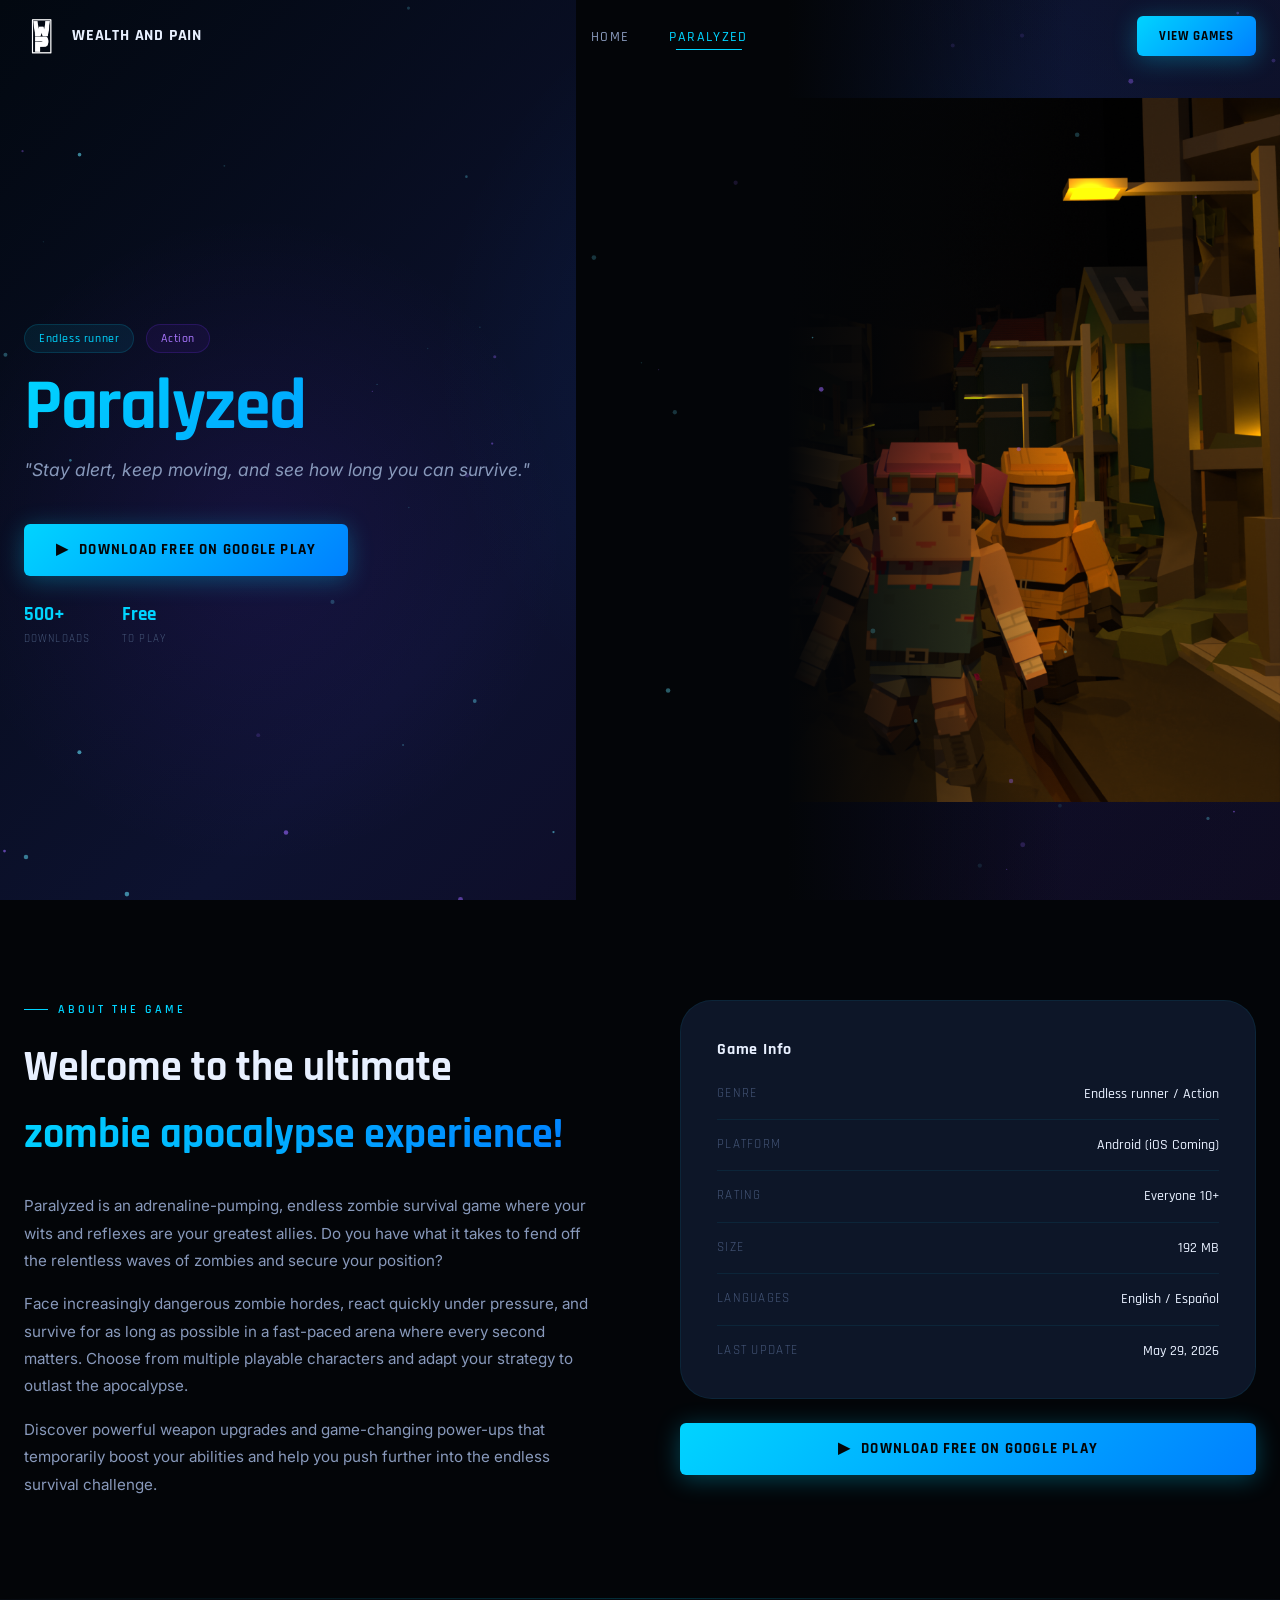
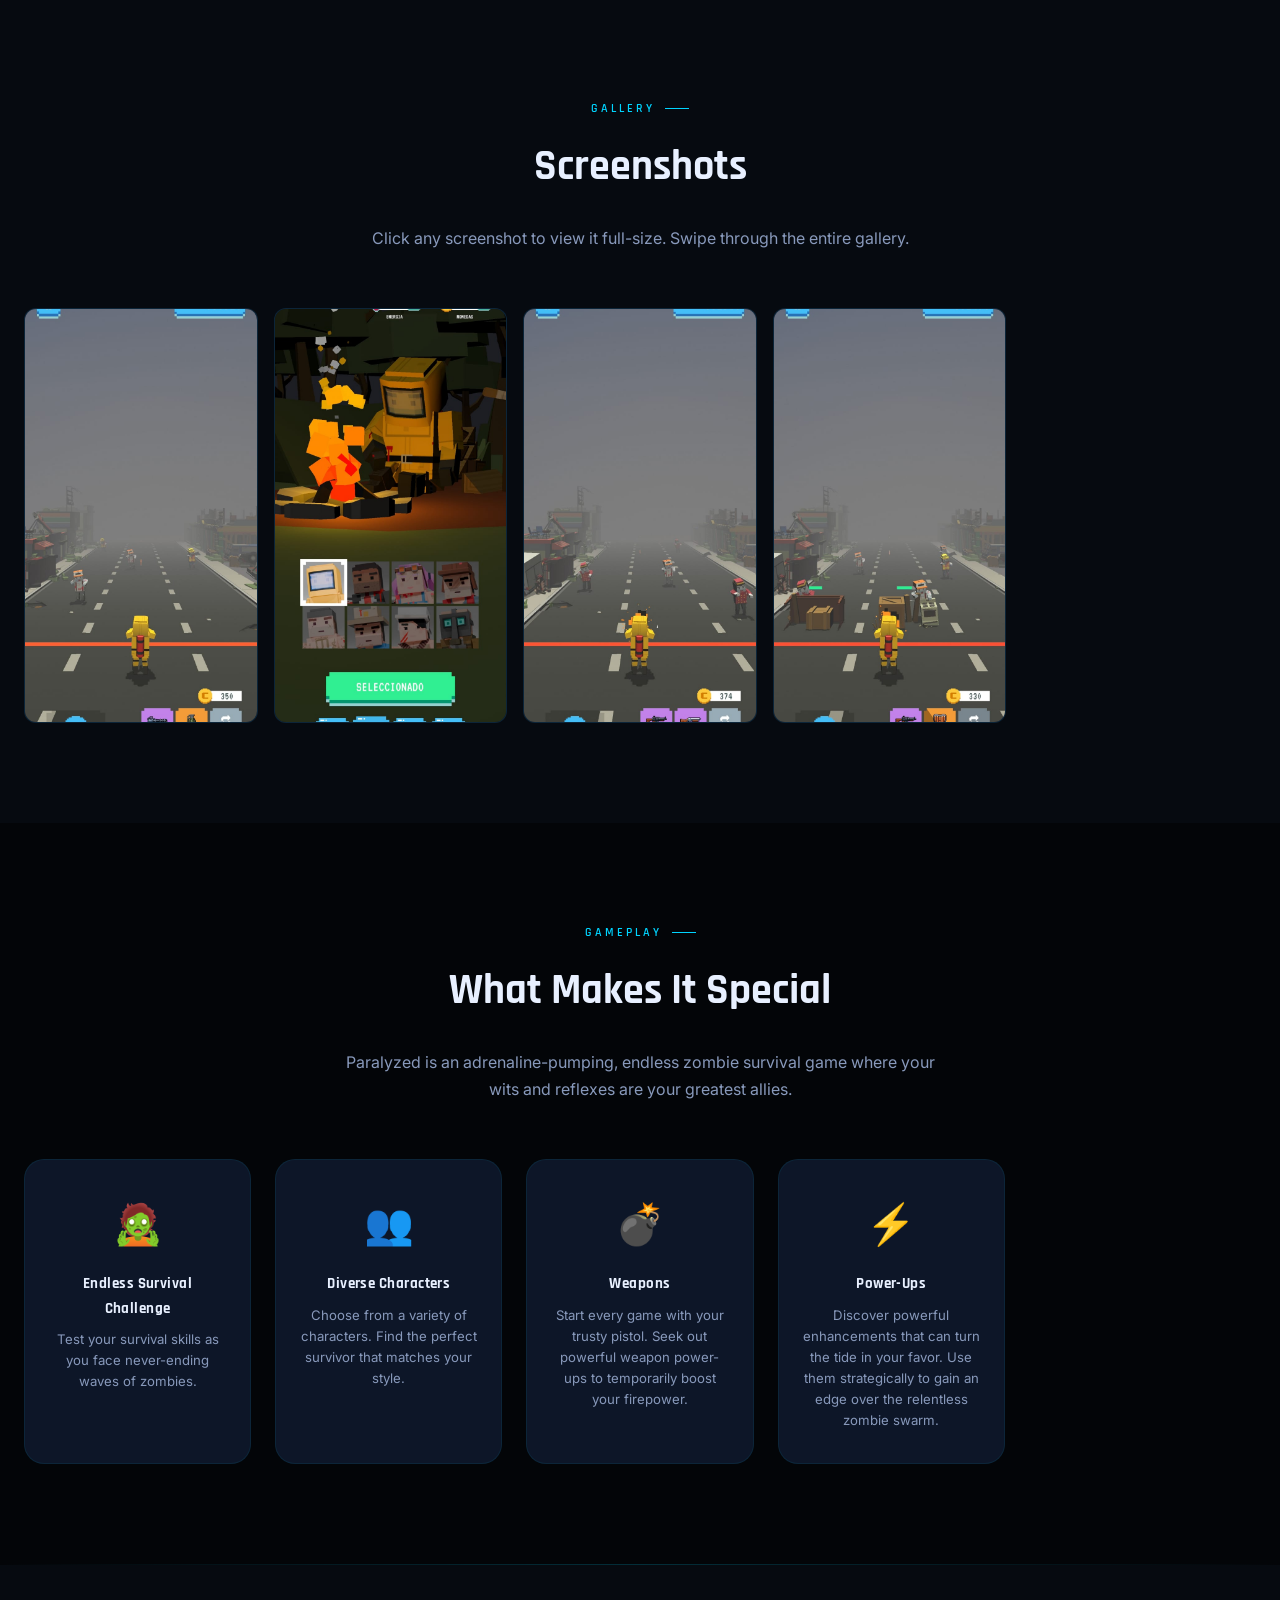
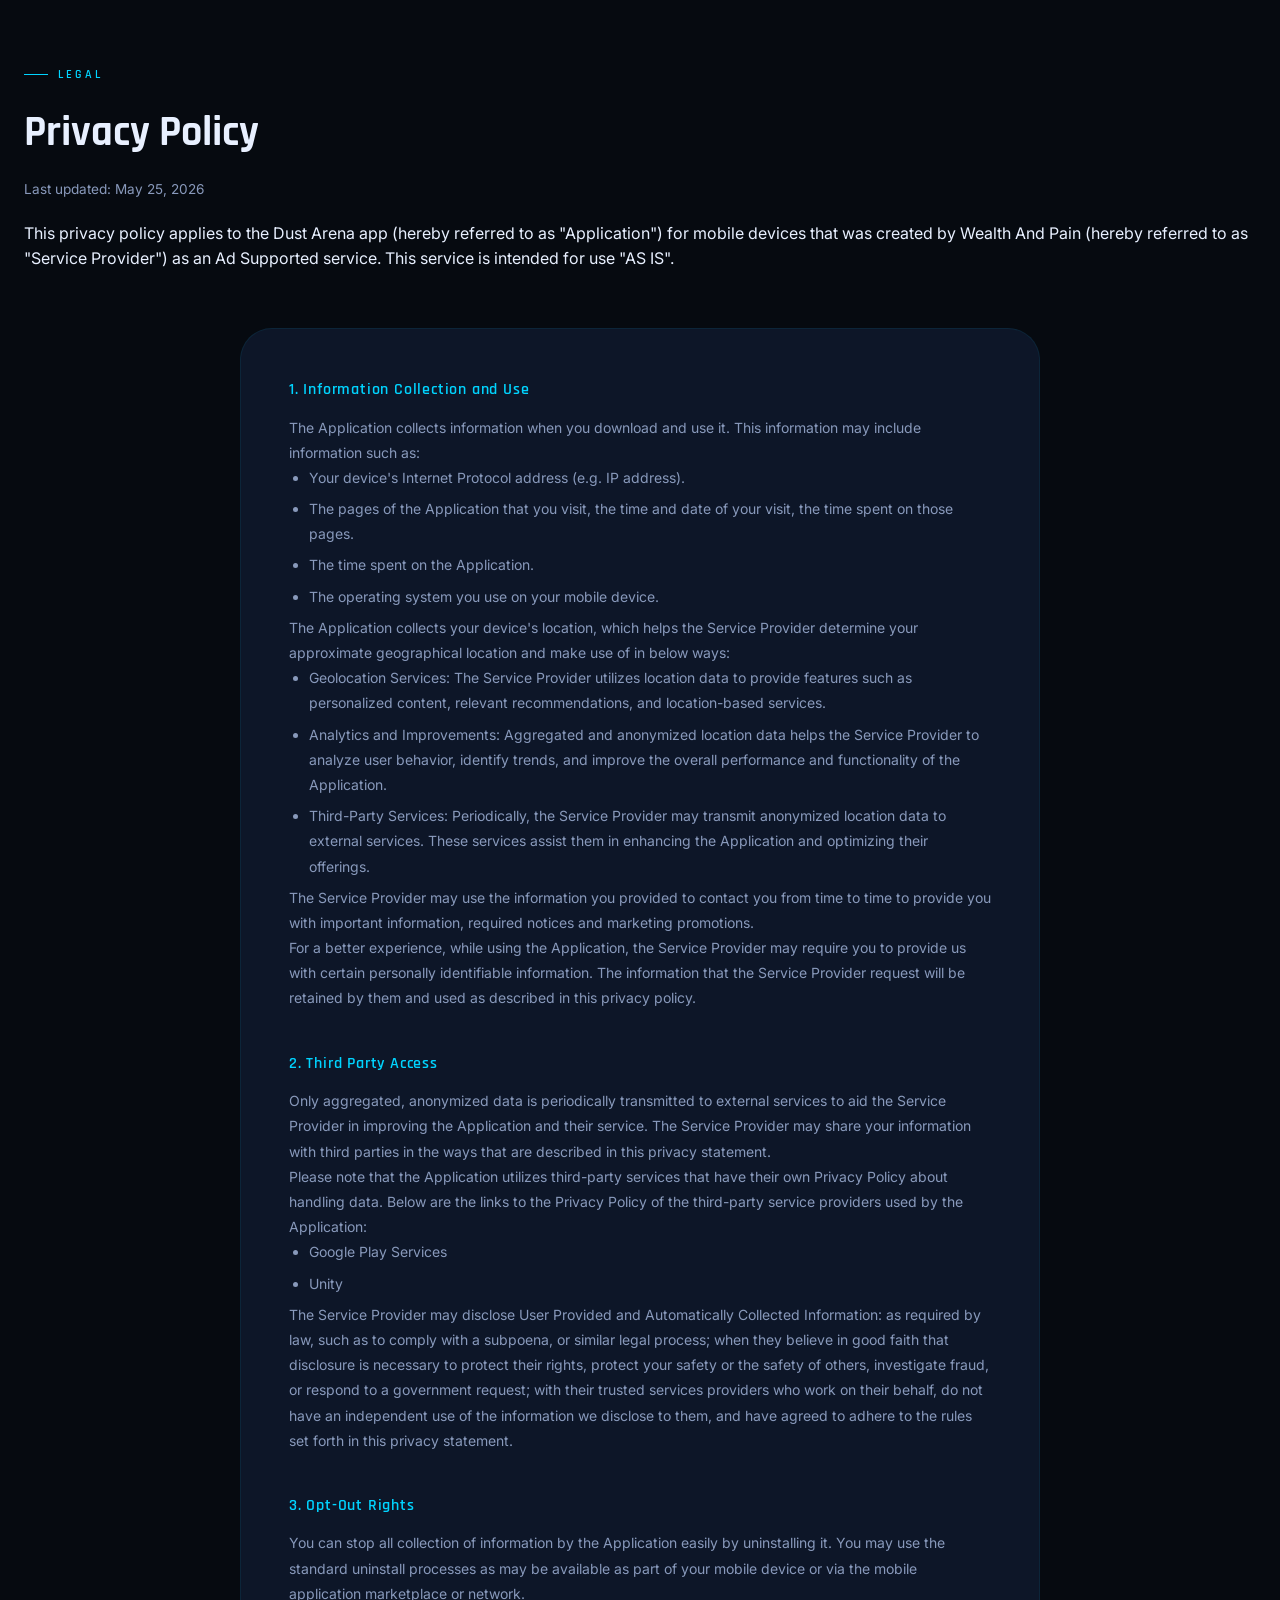
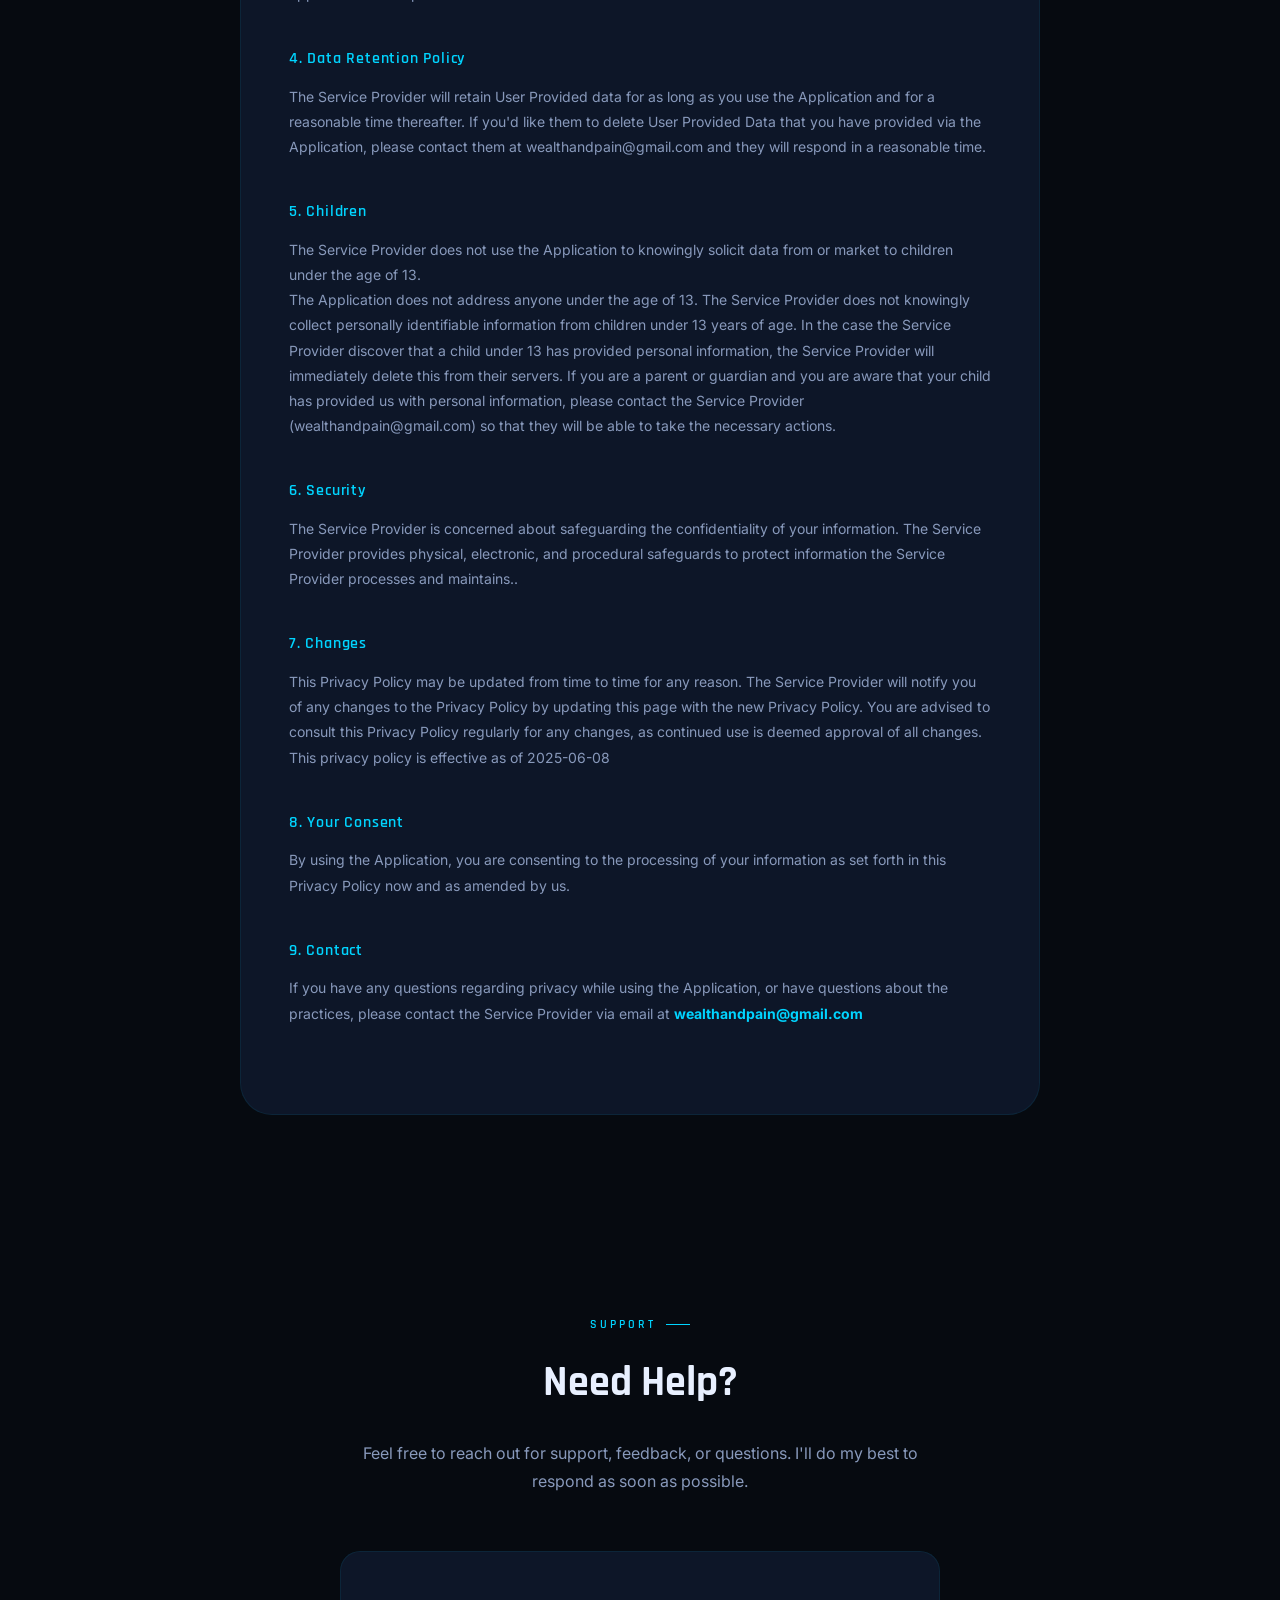
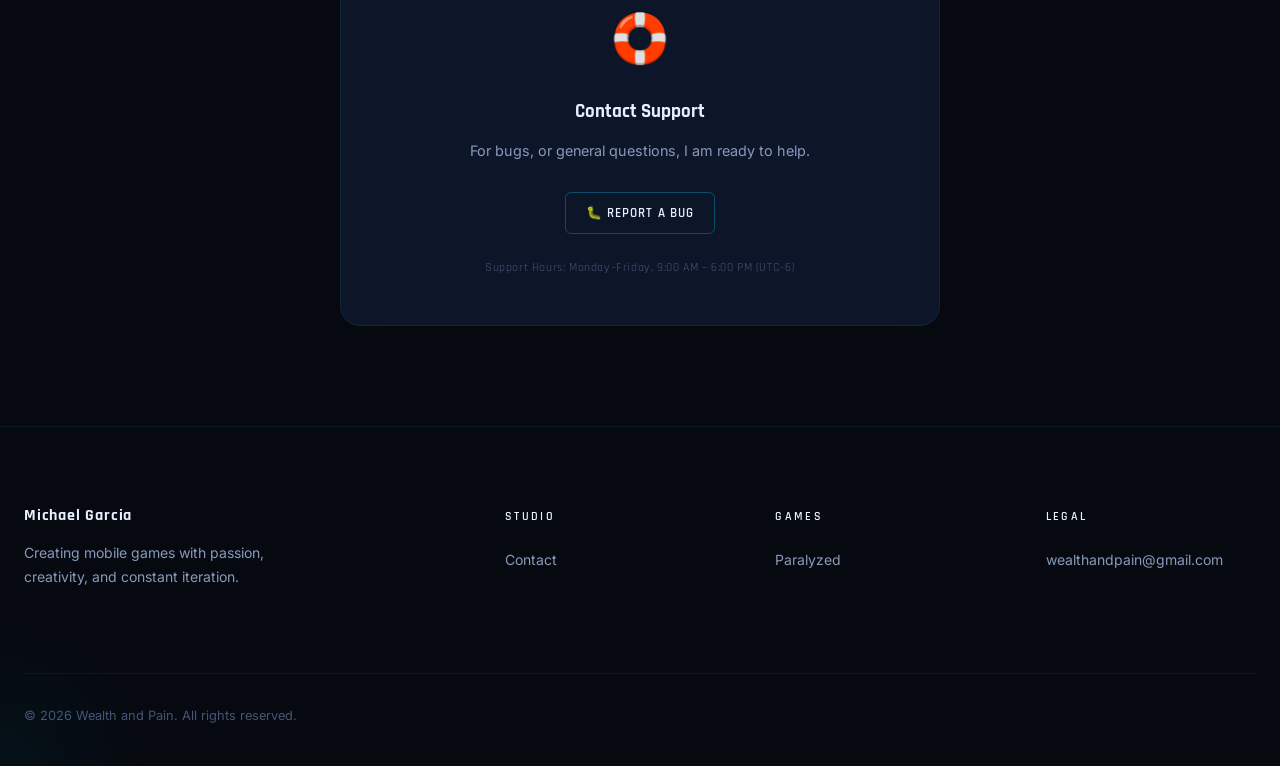
==== commit 72dbb0ee: "Feat: update favicon and add new gallery screenshot" ====
--- a/paralyzed.html
+++ b/paralyzed.html
@@ -8,7 +8,7 @@
     <meta property="og:description" content="Paralyzed is an adrenaline-pumping, endless zombie survival game where your wits and reflexes are your greatest allies.">
     <title>Paralyzed</title>
     <link rel="stylesheet" href="css/style.css">
-    <link rel="icon" type="image/svg+xml" href="data:image/svg+xml,<svg xmlns='http://www.w3.org/2000/svg' viewBox='0 0 32 32'><rect width='32' height='32' rx='8' fill='%2300d4ff'/><text x='16' y='23' font-size='18' text-anchor='middle' font-weight='900' fill='%23030508' font-family='monospace'>N</text></svg>">
+    <link rel="icon" type="image/svg+xml" href="data:image/svg+xml,<svg xmlns='http://www.w3.org/2000/svg' viewBox='0 0 32 32'><rect width='32' height='32' rx='8' fill='%2300d4ff'/><text x='16' y='23' font-size='18' text-anchor='middle' font-weight='900' fill='%23030508' font-family='monospace'>P</text></svg>">
   </head>
   <body>
 
@@ -132,6 +132,9 @@
         </div>
         <div class="screenshot-item">
           <img src="assets/img/paralyzed-screenshot-1.jpeg" alt="Paralyzed Screenshot 3" class="screenshot-image">
+        </div>
+        <div class="screenshot-item">
+          <img src="assets/img/paralyzed-screenshot-4.jpeg" alt="Paralyzed Screenshot 4" class="screenshot-image">
         </div>
       </div>
     </div>
